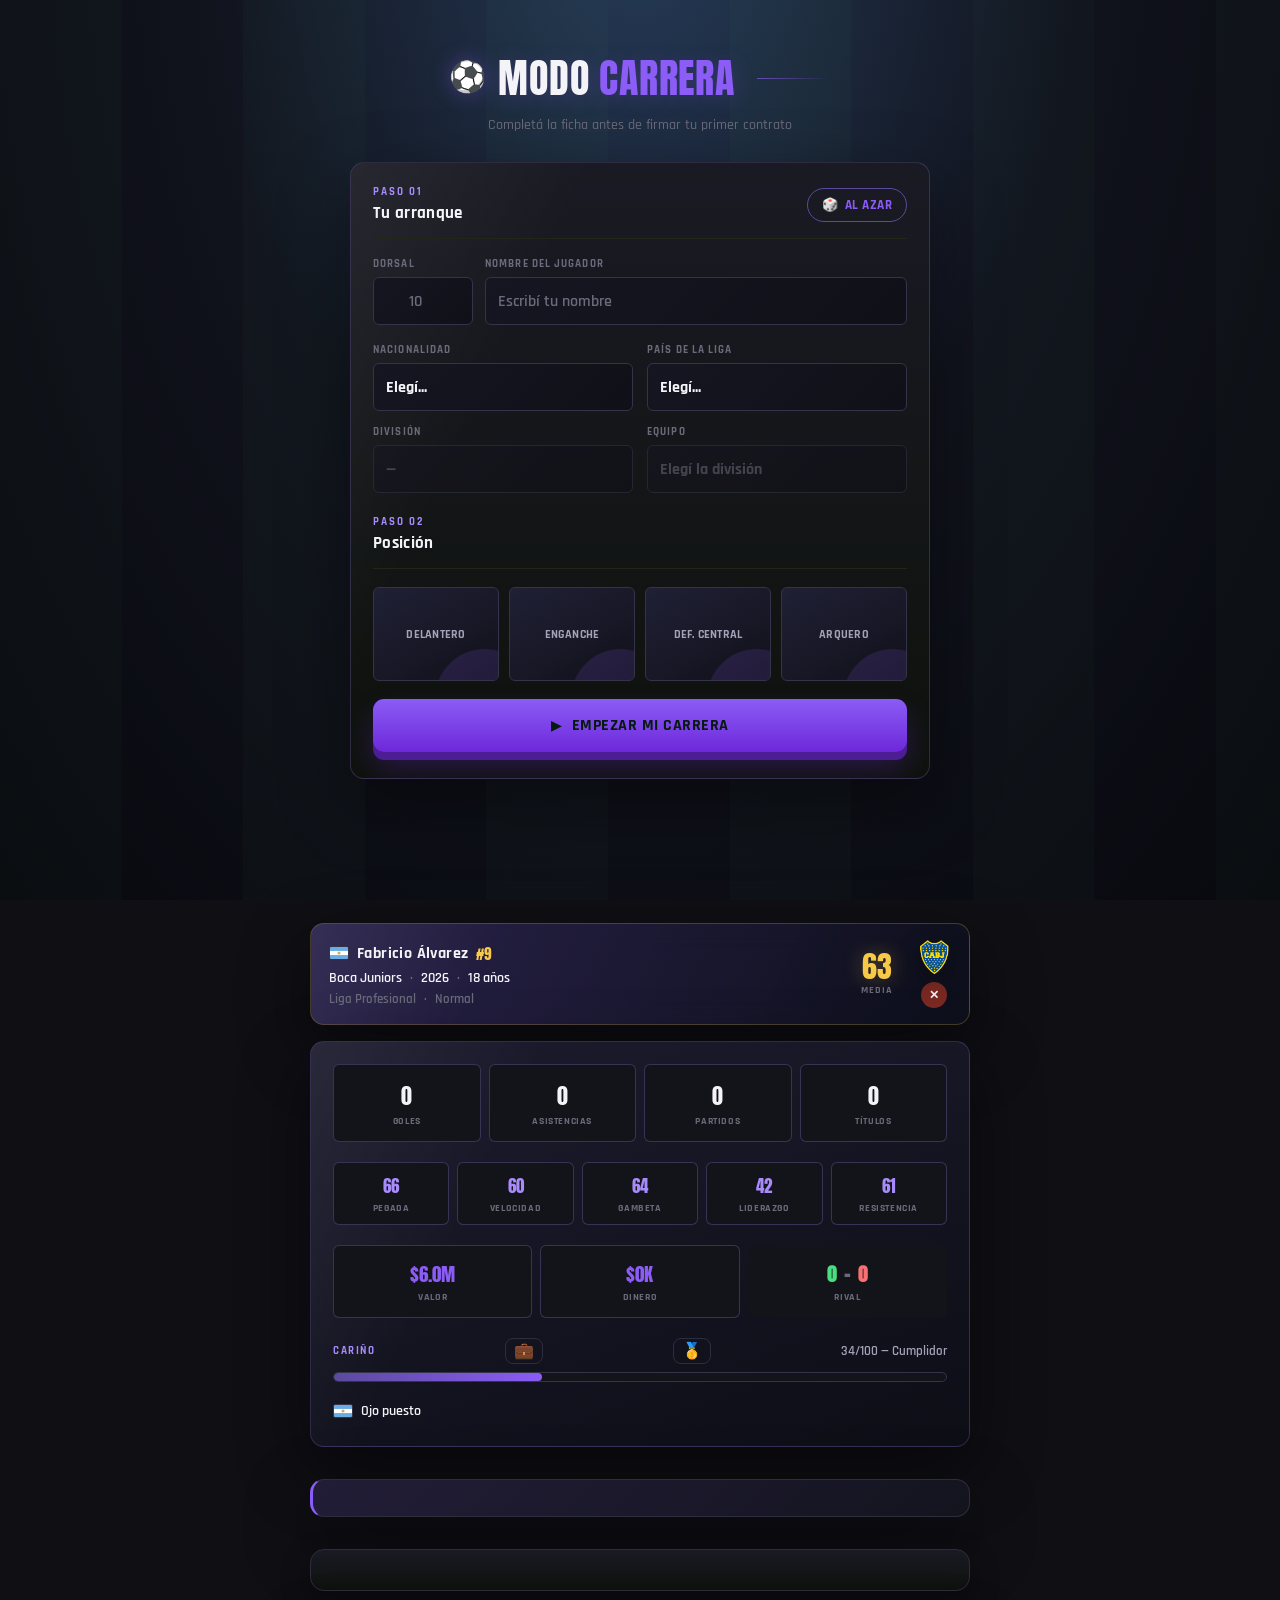
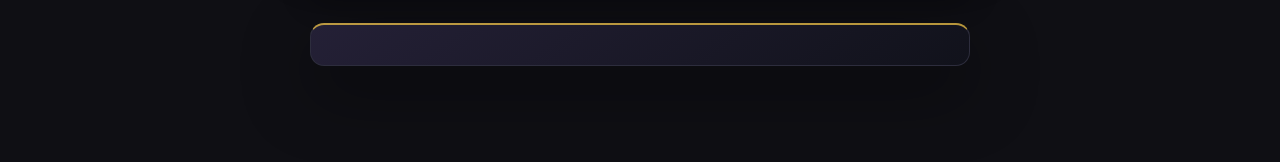
==== index.html @ 62fdb864 "Add files via upload" ====
<!DOCTYPE html>
<html lang="es">
<head>
<meta charset="UTF-8">
<meta name="viewport" content="width=device-width, initial-scale=1.0">
<title>Modo Carrera</title>
<link rel="preconnect" href="https://fonts.googleapis.com">
<link rel="preconnect" href="https://fonts.gstatic.com" crossorigin>
<link href="https://fonts.googleapis.com/css2?family=Anton&family=Rajdhani:wght@500;600;700&display=swap" rel="stylesheet">
<link rel="stylesheet" href="style.css">
</head>
<body>

<div class="fondo-cancha"></div>

<main class="pantalla" id="pantalla-menu">

  <header class="cabecera">
    <div class="cabecera__marca">
      <span class="cabecera__bola">⚽</span>
      <h1 class="cabecera__titulo">MODO <span>CARRERA</span></h1>
    </div>
    <p class="cabecera__sub">Completá la ficha antes de firmar tu primer contrato</p>
  </header>

  <form id="form-menu" class="tarjeta" novalidate>

    <div class="tarjeta__cabecera">
      <div>
        <span class="tarjeta__eyebrow">Paso 01</span>
        <h2 class="tarjeta__titulo">Tu arranque</h2>
      </div>
      <button type="button" class="boton-azar" id="boton-azar">
        <span class="boton-azar__icono">🎲</span> Al azar
      </button>
    </div>

    <!-- NOMBRE + DORSAL -->
    <div class="fila-nombre">
      <div class="campo campo--dorsal">
        <label for="input-dorsal">Dorsal</label>
        <input type="number" id="input-dorsal" name="dorsal" placeholder="10" min="1" max="99" required>
      </div>

      <div class="campo campo--nombre">
        <label for="input-nombre">Nombre del jugador</label>
        <input type="text" id="input-nombre" name="nombre" placeholder="Escribí tu nombre" maxlength="24" required>
      </div>
    </div>

    <!-- DESTINO -->
    <div class="modulo__grid">
      <div class="campo campo--pais">
        <label for="select-pais">Nacionalidad</label>
        <div class="campo-club__fila">
          <img id="preview-escudo-pais" class="preview-escudo" alt="" hidden>
          <select id="select-pais" name="pais" required>
            <option value="" disabled selected>Elegí...</option>
          </select>
        </div>
      </div>

      <div class="campo campo--pais">
        <label for="select-liga-pais">País de la liga</label>
        <div class="campo-club__fila">
          <img id="preview-escudo-liga-pais" class="preview-escudo" alt="" hidden>
          <select id="select-liga-pais" name="liga-pais" required>
            <option value="" disabled selected>Elegí...</option>
          </select>
        </div>
      </div>

      <div class="campo">
        <label for="select-division">División</label>
        <select id="select-division" name="division" required disabled>
          <option value="" disabled selected>—</option>
        </select>
      </div>

      <div class="campo campo--club">
        <label for="select-club">Equipo</label>
        <div class="campo-club__fila">
          <img id="preview-escudo" class="preview-escudo" alt="" hidden>
          <select id="select-club" name="club" required disabled>
            <option value="" disabled selected>Elegí la división</option>
          </select>
        </div>
      </div>
    </div>

    <!-- POSICIÓN -->
    <div class="tarjeta__cabecera tarjeta__cabecera--posicion">
      <div>
        <span class="tarjeta__eyebrow">Paso 02</span>
        <h2 class="tarjeta__titulo">Posición</h2>
      </div>
    </div>

    <div class="posiciones" id="grupo-posiciones" role="radiogroup" aria-label="Elegir posición">
      <button type="button" class="pos-card" data-posicion="delantero" data-dorsal-sugerido="9" role="radio" aria-checked="false">
        <span class="pos-card__nombre">Delantero</span>
      </button>

      <button type="button" class="pos-card" data-posicion="enganche" data-dorsal-sugerido="10" role="radio" aria-checked="false">
        <span class="pos-card__nombre">Enganche</span>
      </button>

      <button type="button" class="pos-card" data-posicion="central" data-dorsal-sugerido="4" role="radio" aria-checked="false">
        <span class="pos-card__nombre">Def. Central</span>
      </button>

      <button type="button" class="pos-card" data-posicion="arquero" data-dorsal-sugerido="1" role="radio" aria-checked="false">
        <span class="pos-card__nombre">Arquero</span>
      </button>
    </div>
    <input type="hidden" id="input-posicion" name="posicion" required>

    <p class="mensaje-error" id="mensaje-error" hidden></p>

    <button type="submit" class="boton-iniciar">
      <span class="boton-iniciar__icono">▶</span> Empezar mi carrera
    </button>

  </form>
</main>

<!-- ============================================
     PANTALLA DE JUEGO (HUD)
     Oculta por defecto. menu.js la muestra al enviar el formulario.
     ============================================ -->
<main class="pantalla pantalla--hud" id="pantalla-juego" hidden>

  <div class="tarjeta hud-cabecera">

    <div class="hud-cabecera__izquierda">
      <div class="hud-cabecera__fila hud-cabecera__fila--top">
        <img id="hud-bandera" class="hud-bandera" alt="">
        <span id="hud-nombre" class="hud-nombre">—</span>
        <span id="hud-promesa-badge" class="hud-promesa-badge" hidden title="Joven Promesa">🌟</span>
        <span id="hud-dorsal" class="hud-dorsal">#0</span>
      </div>
      <div class="hud-cabecera__fila">
        <span id="hud-club">—</span>
        <span class="hud-separador">·</span>
        <span id="hud-año">—</span>
        <span class="hud-separador">·</span>
        <span id="hud-edad">—</span>
      </div>
      <div class="hud-cabecera__fila hud-cabecera__fila--tenue">
        <span id="hud-liga">—</span>
        <span class="hud-separador">·</span>
        <span id="hud-forma">—</span>
      </div>
    </div>

    <div class="hud-cabecera__media">
      <span id="hud-media" class="hud-media__numero">0</span>
      <span class="hud-media__etiqueta">Media</span>
    </div>

    <div class="hud-cabecera__derecha">
      <img id="hud-escudo-club" class="hud-escudo-club" alt="Escudo del club" hidden>
      <button type="button" class="hud-boton-retiro" id="hud-boton-retiro" aria-label="Retirarse">
        ✕
      </button>
    </div>

  </div>

  <div class="tarjeta hud-panel">

    <div class="hud-burbujas hud-burbujas--superiores" id="hud-stats-superiores"></div>
    <div class="hud-burbujas hud-burbujas--atributos" id="hud-atributos"></div>
    <div class="hud-burbujas hud-burbujas--globales" id="hud-globales"></div>

    <div class="hud-cariño">
      <div class="hud-cariño__cabecera">
        <span class="hud-cariño__titulo">Cariño</span>
        <button type="button" class="hud-boton-maletin" id="hud-boton-maletin" title="Enviar a tu representante a buscar ofertas" aria-label="Buscar ofertas">💼</button>
        <button type="button" class="hud-boton-maletin" id="hud-boton-balon" title="Historial del Balón de Oro" aria-label="Ver historial del Balón de Oro">🥇</button>
        <span><span id="hud-cariño-numero">0</span>/100 — <span id="hud-cariño-etiqueta">—</span></span>
      </div>
      <div class="hud-cariño__pista">
        <div class="hud-cariño__barra" id="hud-cariño-barra"></div>
      </div>
    </div>

    <div class="hud-seleccion">
      <img id="hud-bandera-seleccion" class="hud-bandera" alt="">
      <span id="hud-estado-seleccion">—</span>
    </div>

  </div>

<!-- Contenedor de eventos (aparece debajo del HUD) -->
<div id="evento-container" class="evento-container" hidden></div>
<!-- Contenedor de competencias -->
<div id="competition-container" class="competition-container" hidden></div>
<!-- Contenedor de resumen anual -->
<div id="resumen-container" class="resumen-container" hidden></div>

</main>

<!-- MODAL DINERO -->
<div class="modal" id="modal-dinero" hidden>
  <div class="modal__tarjeta modal__tarjeta--dinero">
    <button type="button" class="modal__cerrar" id="dinero-cerrar" aria-label="Cerrar">✕</button>
    <span class="rival-modal__eyebrow">Ingresos</span>
    <h2 class="dinero__titulo">💰 Tus ingresos</h2>
    <div class="dinero__lista" id="dinero-lista"></div>
    <div class="dinero__total" id="dinero-total"></div>
  </div>
</div>

<!-- MODAL BALÓN DE ORO -->
<div class="modal" id="modal-balon-oro" hidden>
  <div class="modal__tarjeta modal__tarjeta--balon-oro">
    <button type="button" class="modal__cerrar" id="balon-oro-cerrar" aria-label="Cerrar">✕</button>
    <span class="rival-modal__eyebrow">Historial</span>
    <h2 class="balon-oro__titulo">🥇 Balón de Oro</h2>
    <div class="balon-oro__lista" id="balon-oro-lista"></div>
  </div>
</div>

<!-- MODAL RIVAL -->
<div class="modal" id="modal-rival" hidden>
  <div class="modal__tarjeta modal__tarjeta--rival">
    <button type="button" class="modal__cerrar" id="rival-cerrar" aria-label="Cerrar">✕</button>
    <span class="rival-modal__eyebrow">Tu rival</span>

    <div class="rival-modal__cabecera">
      <img id="rival-escudo" class="rival-modal__escudo" alt="" hidden>
      <div>
        <div class="rival-modal__nombre" id="rival-nombre">—</div>
        <div class="rival-modal__club" id="rival-club-rival">—</div>
      </div>
    </div>

    <div class="rival-modal__medias">
      <div class="rival-modal__media-item">
        <span class="rival-marcador__jugador" id="rival-media-jugador">0</span>
        <span class="rival-modal__media-etiqueta">Vos</span>
      </div>
      <span class="rival-modal__media-vs">VS</span>
      <div class="rival-modal__media-item">
        <span class="rival-marcador__rival" id="rival-media">0</span>
        <span class="rival-modal__media-etiqueta">Rival</span>
      </div>
    </div>

    <div class="rival-modal__marcador">
      <span class="rival-marcador__jugador" id="rival-marcador-jugador">0</span>
      <span class="rival-marcador__separador">-</span>
      <span class="rival-marcador__rival" id="rival-marcador-rival">0</span>
      <span class="rival-modal__combo" id="rival-combo-etiqueta">—</span>
    </div>

    <div class="rival-modal__detalle" id="rival-detalle"></div>

    <p class="rival-modal__nota">Vos jugás para <strong id="rival-club-jugador">—</strong>.</p>
  </div>
</div>

<!-- MODAL DE RETIRO -->
<div class="modal" id="modal-retiro" hidden>
  <div class="modal__tarjeta">
    <p class="modal__pregunta">¿Querés retirarte?</p>
    <div class="modal__botones">
      <button type="button" class="modal__boton modal__boton--secundario" id="retiro-cancelar">No, me la banco</button>
      <button type="button" class="modal__boton modal__boton--peligro" id="retiro-confirmar">Sí, quiero retirarme</button>
    </div>
  </div>
</div>

<!-- MODAL DE CARTAS -->
<div class="modal" id="modal-cartas" hidden>
  <div class="modal__tarjeta modal__tarjeta--cartas">
    <h2 class="modal__titulo">Elegí una carta para mejorar</h2>
    <div class="cartas__contenedor" id="contenedor-cartas"></div>
  </div>
</div>

<!-- MODAL JOVEN PROMESA -->
<div class="modal" id="modal-promesa" hidden>
  <div class="modal__tarjeta modal__tarjeta--promesa">
    <span class="promesa__estrella">🌟</span>
    <h2 class="promesa__titulo" id="promesa-titulo">Joven Promesa</h2>
    <p class="promesa__texto" id="promesa-texto"></p>
    <button type="button" class="modal__boton modal__boton--promesa" id="promesa-continuar">Empezar mi leyenda</button>
  </div>
</div>

<!-- CARTEL DE FIN DE CARRERA -->
<div class="modal" id="modal-final" hidden>
  <div class="modal__tarjeta modal__tarjeta--final">
    <img id="final-escudo" class="final-escudo" alt="" hidden>
    <h2 class="final-titulo" id="final-titulo">—</h2>
    <button type="button" class="boton-iniciar" id="final-ver-carrera">
      <span class="boton-iniciar__icono">📖</span> Ver mi Carrera
    </button>
  </div>
</div>

<!-- PANTALLA DE RESUMEN DE CARRERA -->
<main class="pantalla-resumen-final" id="pantalla-resumen-final" hidden>
  <div class="resumen-final__contenido">

    <div class="tarjeta resumen-final__hud">
      <img id="resumen-escudo-club" class="resumen-final__escudo" alt="" hidden>
      <div class="resumen-final__hud-texto">
        <div class="resumen-final__nombre">
          <span id="resumen-final-nombre">—</span>
          <span id="resumen-final-dorsal" class="hud-dorsal">#0</span>
        </div>
        <div class="resumen-final__titulo-carrera" id="resumen-final-titulo">—</div>
      </div>
    </div>

    <div class="tarjeta">
      <h3 class="resumen-final__seccion">Clubes</h3>
      <div id="resumen-final-clubes" class="resumen-final__lista"></div>
    </div>

    <div class="tarjeta">
      <h3 class="resumen-final__seccion">Selección</h3>
      <div id="resumen-final-seleccion" class="resumen-final__lista"></div>
    </div>

    <div class="tarjeta">
      <h3 class="resumen-final__seccion">Totales de carrera</h3>
      <div class="hud-burbujas hud-burbujas--globales" id="resumen-final-totales"></div>
      <div class="resumen-final__valor-max" id="resumen-final-valor-max"></div>
    </div>

    <div class="resumen-final__rival" id="resumen-final-rival">RIVAL</div>

    <div class="tarjeta resumen-final__puntos">
      <h3 class="resumen-final__seccion">Puntos de carrera</h3>
      <div class="resumen-final__puntos-numero" id="resumen-final-puntos-numero">0</div>
      <div class="resumen-final__puntos-detalle" id="resumen-final-puntos-detalle"></div>
    </div>

    <button type="button" class="boton-iniciar" id="resumen-final-otra-carrera">
      <span class="boton-iniciar__icono">🔄</span> Hacer otra carrera
    </button>

  </div>
</main>

<script src="data.js"></script>
<script src="JovenPromesa.js"></script>
<script src="rival.js"></script>
<script src="patrocinadores.js"></script>
<script src="clasificacionClubes.js"></script>
<script src="delantero.js"></script>
<script src="enganche.js"></script>
<script src="central.js"></script>
<script src="arquero.js"></script>
<script src="estado.js"></script>
<script src="cartas.js"></script>  
<script src="eventos.js"></script>
<script src="minijuegos.js"></script>
<script src="copasinternacionalesclubes.js"></script>
<script src="copasinternacionalesselecciones.js"></script>
<script src="PremiosIndividuales.js"></script>
<script src="menu.js"></script>
<script src="espana.js"></script>
<script src="premierLeague.js"></script>
<script src="serieA.js"></script>
<script src="bundesliga.js"></script>
<script src="ligue1.js"></script>
<script src="Argentina.js"></script>
<script src="Brasil.js"></script>
<script src="hud.js"></script>
<script src="traspasos.js"></script>
<script src="retiro.js"></script>
<script src="menufinal.js"></script>
</body>
</html>
---- style.css ----
/* ============================================
   TOKENS
   ============================================ */
:root {
  --negro: #0f0f14;            /* Azul/gris muy oscuro */
  --panel: #1a1a24;            /* Gris azulado oscuro */
  --panel-borde: #2d2d3d;      /* Borde azulado oscuro */
  --input-bg: #13131a;         /* Fondo de inputs */
  --input-borde: #33334a;      /* Borde de inputs */
  --verde-oscuro: #3b2f5e;     /* Azul violáceo oscuro */
  --verde-linea: #5b4a9e;      /* Azul violáceo medio */
  --verde-brillo: #8b5cf6;     /* Azul violáceo brillante (principal) */
  --verde-texto: #a78bfa;      /* Lavanda clara */
  --gris: #a3a3b8;             /* Gris claro */
  --gris-tenue: #6a6a7a;       /* Gris medio */
  --blanco: #f4f4f8;           /* Blanco azulado */
  --error: #ef6b6b;            /* Rojo suave */

  --fuente-display: "Anton", sans-serif;
  --fuente-cuerpo: "Rajdhani", sans-serif;

  --radio: 6px;
}

* { box-sizing: border-box; }

html, body {
  margin: 0;
  padding: 0;
  min-height: 100%;
  background: var(--negro);
  color: var(--blanco);
  font-family: var(--fuente-cuerpo);
}

.fondo-cancha {
  position: fixed;
  inset: 0;
  z-index: 0;
  background:
    repeating-linear-gradient(
      100deg,
      rgba(95, 217, 138, 0.02) 0px,
      rgba(95, 217, 138, 0.02) 140px,
      transparent 140px,
      transparent 280px
    ),
    radial-gradient(ellipse at 50% -10%, #14231a 0%, var(--negro) 55%);
  pointer-events: none;
}

.pantalla {
  position: relative;
  z-index: 1;
  max-width: 620px;
  margin: 0 auto;
  padding: 48px 20px 96px;
}

/* ============================================
   CABECERA / MARCA
   ============================================ */
.cabecera {
  text-align: center;
  margin-bottom: 28px;
}

.cabecera__marca {
  display: flex;
  align-items: center;
  justify-content: center;
  gap: 12px;
}

.cabecera__bola {
  font-size: 30px;
  filter: drop-shadow(0 0 10px rgba(139, 92, 246, 0.35));
}

.cabecera__titulo {
  font-family: var(--fuente-display);
  font-weight: 400;
  font-size: clamp(28px, 7vw, 40px);
  letter-spacing: 0.02em;
  margin: 0;
  color: var(--blanco);
}

.cabecera__titulo span {
  color: var(--verde-brillo);
}

.cabecera__sub {
  margin: 8px 0 0;
  color: var(--gris-tenue);
  font-size: 14px;
  font-weight: 500;
}

/* ============================================
   TARJETA PRINCIPAL (panel único)
   ============================================ */
.tarjeta {
  background: linear-gradient(180deg, var(--panel), #0e120c);
  border: 1px solid var(--panel-borde);
  border-radius: 14px;
  padding: 22px 22px 26px;
  box-shadow: 0 20px 50px rgba(0, 0, 0, 0.4);
  display: flex;
  flex-direction: column;
  gap: 18px;
}

.tarjeta__cabecera {
  display: flex;
  align-items: center;
  justify-content: space-between;
  padding-bottom: 14px;
  border-bottom: 1px solid #202718;
}

.tarjeta__cabecera--posicion {
  margin-top: 4px;
}

.tarjeta__eyebrow {
  display: block;
  font-size: 11px;
  font-weight: 700;
  letter-spacing: 0.18em;
  text-transform: uppercase;
  color: var(--verde-texto);
  margin-bottom: 3px;
}

.tarjeta__titulo {
  margin: 0;
  font-family: var(--fuente-cuerpo);
  font-weight: 700;
  font-size: 17px;
  letter-spacing: 0.02em;
  color: var(--blanco);
}

.boton-azar {
  display: flex;
  align-items: center;
  gap: 6px;
  background: transparent;
  border: 1px solid var(--verde-linea);
  color: var(--verde-brillo);
  font-family: var(--fuente-cuerpo);
  font-weight: 700;
  font-size: 12.5px;
  letter-spacing: 0.04em;
  text-transform: uppercase;
  padding: 8px 14px;
  border-radius: 999px;
  cursor: pointer;
  transition: background 0.15s ease, transform 0.1s ease;
}

.boton-azar:hover {
  background: rgba(95, 217, 138, 0.08);
  transform: translateY(-1px);
}

.boton-azar__icono {
  font-size: 13px;
}

/* ============================================
   CAMPOS DE FORMULARIO
   ============================================ */
.fila-nombre {
  display: grid;
  grid-template-columns: 100px 1fr;
  gap: 12px;
}

.modulo__grid {
  display: grid;
  grid-template-columns: repeat(2, 1fr);
  gap: 14px;
}

.campo {
  display: flex;
  flex-direction: column;
  gap: 6px;
}

.campo label {
  font-size: 11px;
  font-weight: 700;
  letter-spacing: 0.1em;
  text-transform: uppercase;
  color: var(--gris-tenue);
}

.campo input,
.campo select {
  background: var(--input-bg);
  border: 1px solid var(--input-borde);
  border-radius: var(--radio);
  color: var(--blanco);
  font-family: var(--fuente-cuerpo);
  font-weight: 700;
  font-size: 16px;
  padding: 12px 12px;
  outline: none;
  transition: border-color 0.15s ease, box-shadow 0.15s ease;
  appearance: none;
  -webkit-appearance: none;
}

.campo--dorsal input {
  text-align: center;
}

.campo-club__fila {
  display: flex;
  align-items: center;
  gap: 10px;
}

.campo-club__fila select {
  flex: 1;
  min-width: 0;
}

.preview-escudo {
  width: 40px;
  height: 40px;
  object-fit: contain;
  border-radius: 4px;
  background: var(--input-bg);
  border: 1px solid var(--input-borde);
  flex-shrink: 0;
  padding: 3px;
}

.campo select {
  background-image: linear-gradient(45deg, transparent 50%, var(--gris) 50%),
                     linear-gradient(135deg, var(--gris) 50%, transparent 50%);
  background-position: calc(100% - 18px) center, calc(100% - 13px) center;
  background-size: 5px 5px, 5px 5px;
  background-repeat: no-repeat;
  padding-right: 34px;
}

.campo input::placeholder {
  color: var(--gris-tenue);
  font-weight: 600;
}

.campo select optgroup {
  background: var(--input-bg);
  color: var(--verde-texto);
  font-weight: 700;
  font-style: normal;
}

.campo select option {
  background: var(--input-bg);
  color: var(--blanco);
  font-weight: 600;
}

.campo input:focus,
.campo select:focus {
  border-color: var(--verde-brillo);
  box-shadow: 0 0 0 3px rgba(139, 92, 246, 0.15);
}

.campo select:disabled,
.campo input:disabled {
  color: var(--gris-tenue);
  cursor: not-allowed;
  opacity: 0.55;
}

/* ============================================
   TARJETAS DE POSICIÓN
   ============================================ */
.posiciones {
  display: grid;
  grid-template-columns: repeat(4, 1fr);
  gap: 10px;
}

.pos-card {
  position: relative;
  background: linear-gradient(180deg, #151b11, var(--input-bg));
  border: 1px solid var(--input-borde);
  border-radius: var(--radio);
  padding: 20px 6px;
  display: flex;
  flex-direction: column;
  align-items: center;
  justify-content: center;
  gap: 2px;
  cursor: pointer;
  font-family: var(--fuente-cuerpo);
  transition: border-color 0.15s ease, transform 0.1s ease, box-shadow 0.15s ease;
}

.pos-card:hover {
  border-color: var(--verde-linea);
  transform: translateY(-2px);
}

.pos-card__nombre {
  font-weight: 700;
  font-size: 11.5px;
  letter-spacing: 0.02em;
  text-transform: uppercase;
  color: var(--gris);
  transition: color 0.15s ease;
}

.pos-card[aria-checked="true"] {
  border-color: var(--verde-brillo);
  box-shadow: inset 0 0 0 1px rgba(139, 92, 246, 0.3), 0 0 20px rgba(139, 92, 246, 0.12);
}

.pos-card[aria-checked="true"] .pos-card__nombre {
  color: var(--blanco);
}

.pos-card[aria-checked="true"]::after {
  content: "";
  position: absolute;
  top: 7px;
  right: 7px;
  width: 6px;
  height: 6px;
  border-radius: 50%;
  background: var(--verde-brillo);
  box-shadow: 0 0 6px var(--verde-brillo);
}

/* ============================================
   ERROR + BOTÓN FINAL
   ============================================ */
.mensaje-error {
  margin: 0;
  padding: 12px 14px;
  border: 1px solid #5e3129;
  background: #201413;
  color: var(--error);
  font-size: 13.5px;
  font-weight: 600;
  border-radius: var(--radio);
}

.boton-iniciar {
  display: flex;
  align-items: center;
  justify-content: center;
  gap: 10px;
  padding: 16px;
  background: linear-gradient(180deg, #8b5cf6, #6d28d9);
  color: #071a0f;
  border: none;
  border-radius: var(--radio);
  font-family: var(--fuente-cuerpo);
  font-weight: 700;
  font-size: 16px;
  letter-spacing: 0.03em;
  text-transform: uppercase;
  cursor: pointer;
  transition: transform 0.12s ease, box-shadow 0.12s ease, filter 0.12s ease;
}

.boton-iniciar:hover {
  filter: brightness(1.08);
  box-shadow: 0 8px 26px rgba(139, 92, 246, 0.3);
  transform: translateY(-1px);
}

.boton-iniciar:active {
  transform: translateY(0);
}

.boton-iniciar__icono {
  font-size: 13px;
}

/* ============================================
   RESPONSIVE (menú)
   ============================================ */
@media (max-width: 480px) {
  .modulo__grid {
    grid-template-columns: 1fr;
  }
  .fila-nombre {
    grid-template-columns: 80px 1fr;
  }
  .posiciones {
    grid-template-columns: repeat(2, 1fr);
  }
  .pantalla {
    padding: 32px 14px 72px;
  }
  .tarjeta {
    padding: 18px 16px 22px;
  }
}

/* Accesibilidad */
@media (prefers-reduced-motion: reduce) {
  * {
    transition: none !important;
  }
}

.pos-card:focus-visible,
.boton-iniciar:focus-visible,
.boton-azar:focus-visible {
  outline: 2px solid var(--verde-brillo);
  outline-offset: 2px;
}

/* ============================================
   HUD DE JUEGO
   ============================================ */

.pantalla--hud {
  max-width: 700px;
  display: flex;
  flex-direction: column;
  gap: 16px;
}

/* --- Cabecera del HUD --- */
.hud-cabecera {
  flex-direction: row;
  align-items: center;
  gap: 14px;
  padding: 16px 18px;
}

.hud-cabecera__izquierda {
  flex: 1;
  min-width: 0;
  display: flex;
  flex-direction: column;
  gap: 4px;
}

.hud-cabecera__fila {
  display: flex;
  align-items: center;
  gap: 8px;
  font-size: 14px;
  font-weight: 600;
  color: var(--blanco);
  white-space: nowrap;
  overflow: hidden;
  text-overflow: ellipsis;
}

.hud-cabecera__fila--top {
  font-size: 16px;
  font-weight: 700;
}

.hud-cabecera__fila--tenue {
  color: var(--gris-tenue);
  font-size: 12.5px;
}

.hud-separador {
  color: var(--gris-tenue);
}

.hud-nombre {
  overflow: hidden;
  text-overflow: ellipsis;
}

.hud-promesa-badge {
  flex-shrink: 0;
  font-size: 14px;
  filter: drop-shadow(0 0 6px rgba(247, 201, 72, 0.7));
  animation: destelloPromesa 2.4s ease-in-out infinite;
}

@keyframes destelloPromesa {
  0%, 100% { opacity: 0.75; transform: scale(1); }
  50% { opacity: 1; transform: scale(1.15); }
}

.hud-dorsal {
  color: var(--verde-brillo);
  font-family: var(--fuente-display);
  font-weight: 400;
  font-size: 15px;
  flex-shrink: 0;
}

.hud-bandera {
  width: 20px;
  height: 14px;
  object-fit: cover;
  border-radius: 2px;
  border: 1px solid var(--input-borde);
  flex-shrink: 0;
}

.hud-cabecera__media {
  display: flex;
  flex-direction: column;
  align-items: center;
  justify-content: center;
  flex-shrink: 0;
  padding: 0 10px;
}

.hud-media__numero {
  font-family: var(--fuente-display);
  font-weight: 400;
  font-size: 30px;
  color: var(--verde-brillo);
  line-height: 1;
}

.hud-media__etiqueta {
  font-size: 10px;
  font-weight: 700;
  letter-spacing: 0.1em;
  text-transform: uppercase;
  color: var(--gris-tenue);
  margin-top: 2px;
}

.hud-cabecera__derecha {
  display: flex;
  flex-direction: column;
  align-items: center;
  gap: 8px;
  flex-shrink: 0;
}

.hud-escudo-club {
  width: 34px;
  height: 34px;
  object-fit: contain;
}

.hud-boton-retiro {
  width: 26px;
  height: 26px;
  border-radius: 50%;
  border: none;
  background: #7a2a22;
  color: var(--blanco);
  font-size: 12px;
  font-weight: 700;
  line-height: 1;
  cursor: pointer;
  display: flex;
  align-items: center;
  justify-content: center;
  transition: background 0.15s ease, transform 0.1s ease;
}

.hud-boton-retiro:hover {
  background: #9c362a;
  transform: translateY(-1px);
}

/* --- Panel de burbujas --- */
.hud-panel {
  gap: 20px;
}

.hud-burbujas {
  display: grid;
  gap: 8px;
}

.hud-burbujas--superiores {
  grid-template-columns: repeat(4, 1fr);
}

.hud-burbujas--atributos {
  grid-template-columns: repeat(5, 1fr);
}

.hud-burbujas--globales {
  grid-template-columns: repeat(3, 1fr);
}

.burbuja {
  display: flex;
  flex-direction: column;
  align-items: center;
  justify-content: center;
  gap: 3px;
  background: var(--input-bg);
  border: 1px solid var(--input-borde);
  border-radius: var(--radio);
  text-align: center;
}

.burbuja--stat {
  padding: 14px 4px;
}

.burbuja--stat .burbuja__valor {
  font-family: var(--fuente-display);
  font-weight: 400;
  font-size: 22px;
  color: var(--blanco);
}

.burbuja--atributo {
  padding: 10px 4px;
}

.burbuja--atributo .burbuja__valor {
  font-family: var(--fuente-display);
  font-weight: 400;
  font-size: 17px;
  color: var(--verde-texto);
}

.burbuja--global {
  padding: 14px 4px;
  border-color: var(--verde-linea);
}

.burbuja--global .burbuja__valor {
  font-family: var(--fuente-display);
  font-weight: 400;
  font-size: 19px;
  color: var(--verde-brillo);
}

.burbuja__etiqueta {
  font-size: 10px;
  font-weight: 700;
  letter-spacing: 0.06em;
  text-transform: uppercase;
  color: var(--gris-tenue);
}

/* --- Barra de cariño --- */
.hud-cariño {
  display: flex;
  flex-direction: column;
  gap: 8px;
}

.hud-cariño__cabecera {
  display: flex;
  align-items: baseline;
  justify-content: space-between;
  font-size: 12.5px;
  font-weight: 600;
  color: var(--gris);
}

.hud-cariño__titulo {
  font-size: 11px;
  font-weight: 700;
  letter-spacing: 0.14em;
  text-transform: uppercase;
  color: var(--verde-texto);
}

.hud-cariño__pista {
  height: 10px;
  border-radius: 999px;
  background: var(--input-bg);
  border: 1px solid var(--input-borde);
  overflow: hidden;
}

.hud-cariño__barra {
  height: 100%;
  width: 0%;
  background: linear-gradient(90deg, var(--verde-linea), var(--verde-brillo));
  border-radius: 999px;
  transition: width 0.25s ease;
}

/* --- Selección nacional --- */
.hud-seleccion {
  display: flex;
  align-items: center;
  gap: 8px;
  font-size: 13.5px;
  font-weight: 600;
  color: var(--blanco);
}

/* ============================================
   MODAL DE RETIRO
   ============================================ */
.modal {
  position: fixed;
  inset: 0;
  z-index: 10;
  display: flex;
  align-items: center;
  justify-content: center;
  background: rgba(4, 6, 4, 0.72);
  padding: 20px;
}

/* El "display: flex" de arriba le gana por defecto al atributo
   [hidden] del navegador (el CSS del autor siempre pisa la hoja de
   estilos interna del navegador). Esta regla lo hace explícito para
   que el modal SÍ se oculte cuando tiene el atributo hidden. */
.modal[hidden] {
  display: none;
}

.modal__tarjeta {
  background: linear-gradient(180deg, var(--panel), #0e120c);
  border: 1px solid var(--panel-borde);
  border-radius: 14px;
  padding: 24px 22px;
  max-width: 340px;
  width: 100%;
  box-shadow: 0 20px 50px rgba(0, 0, 0, 0.5);
  display: flex;
  flex-direction: column;
  gap: 18px;
}

.modal__pregunta {
  margin: 0;
  text-align: center;
  font-size: 17px;
  font-weight: 700;
  color: var(--blanco);
}

.modal__botones {
  display: flex;
  flex-direction: column;
  gap: 10px;
}

.modal__boton {
  padding: 13px;
  border-radius: var(--radio);
  border: none;
  font-family: var(--fuente-cuerpo);
  font-weight: 700;
  font-size: 14.5px;
  letter-spacing: 0.02em;
  cursor: pointer;
  transition: filter 0.12s ease, transform 0.1s ease;
}

.modal__boton:hover {
  filter: brightness(1.1);
  transform: translateY(-1px);
}

.modal__boton--secundario {
  background: var(--input-bg);
  border: 1px solid var(--input-borde);
  color: var(--blanco);
}

.modal__boton--peligro {
  background: linear-gradient(180deg, #b5493a, #8f3527);
  color: var(--blanco);
}

/* ============================================
   RESPONSIVE (HUD)
   ============================================ */
@media (max-width: 480px) {
  .hud-cabecera {
    padding: 14px;
    gap: 10px;
  }
  .hud-cabecera__fila {
    font-size: 12.5px;
  }
  .hud-cabecera__fila--top {
    font-size: 14px;
  }
  .hud-media__numero {
    font-size: 24px;
  }
  .hud-burbujas--superiores {
    grid-template-columns: repeat(2, 1fr);
  }
  .hud-burbujas--atributos {
    grid-template-columns: repeat(3, 1fr);
  }
  .hud-burbujas--globales {
    grid-template-columns: 1fr;
  }
}

/* ============================================
   CARTAS
   ============================================ */
.modal__tarjeta--cartas {
  max-width: 620px;
  width: 100%;
}

.modal__titulo {
  text-align: center;
  font-size: 22px;
  margin-bottom: 20px;
  color: var(--blanco);
}

.cartas__contenedor {
  display: flex;
  gap: 14px;
  justify-content: center;
  flex-wrap: wrap;
}

.carta {
  width: 180px;
  padding: 16px 12px;
  border-radius: 12px;
  background: var(--input-bg);
  border: 2px solid var(--input-borde);
  cursor: pointer;
  transition: transform 0.15s ease, border-color 0.15s ease;
  text-align: center;
}

.carta:hover {
  transform: translateY(-4px);
}

.carta__etiqueta {
  font-size: 10px;
  font-weight: 700;
  text-transform: uppercase;
  letter-spacing: 0.1em;
  margin-bottom: 10px;
  color: var(--gris);
  border-bottom: 1px solid var(--input-borde);
  padding-bottom: 6px;
}

.carta__nombre {
  font-size: 16px;
  font-weight: 700;
  margin: 8px 0;
  color: var(--blanco);
}

.carta__desc {
  font-size: 13px;
  color: var(--gris);
  line-height: 1.4;
  margin: 0 0 10px;
}

.carta__stats {
  font-size: 13px;
  font-weight: 700;
  color: var(--verde-brillo);
}

/* Rarezas */
.carta--comun { border-color: var(--input-borde); background: #1a2e24; }
.carta--comun .carta__etiqueta { color: #9aa196; }

.carta--rara { border-color: #9aa196; background: #2a2f2a; }
.carta--rara .carta__etiqueta { color: #9aa196; }

.carta--dorada { border-color: #f5c542; background: #3a2f12; }
.carta--dorada .carta__etiqueta { color: #f5c542; }

.carta--leyenda { border-color: #a855f7; background: #2a1a3a; }
.carta--leyenda .carta__etiqueta { color: #a855f7; }

/* Responsive */
@media (max-width: 480px) {
  .cartas__contenedor {
    flex-direction: column;
    align-items: center;
  }
  .carta {
    width: 100%;
    max-width: 260px;
  }
}

/* MODAL DE EVENTOS */
.modal__tarjeta--evento {
  max-width: 420px;
  gap: 14px;
}

/* ============================================
   MODAL JOVEN PROMESA
   ============================================ */
.modal__tarjeta--promesa {
  max-width: 380px;
  align-items: center;
  text-align: center;
  border: 1px solid #f5c542;
  background: linear-gradient(180deg, #2a2308, #14170e);
  box-shadow: 0 0 0 1px rgba(245, 197, 66, 0.15), 0 20px 60px rgba(245, 197, 66, 0.12);
}

.promesa__estrella {
  font-size: 34px;
  filter: drop-shadow(0 0 12px rgba(245, 197, 66, 0.6));
}

.promesa__titulo {
  margin: 0;
  font-size: 21px;
  font-weight: 700;
  color: #f5c542;
  letter-spacing: 0.01em;
}

.promesa__texto {
  margin: 0;
  font-size: 14px;
  line-height: 1.55;
  color: var(--gris);
}

/* ============================================
   CARTEL DE FIN DE CARRERA
   ============================================ */
.modal__tarjeta--final {
  max-width: 340px;
  align-items: center;
  text-align: center;
}

.final-escudo {
  width: 72px;
  height: 72px;
  object-fit: contain;
}

.final-titulo {
  margin: 0;
  font-family: var(--fuente-display);
  font-size: 24px;
  font-weight: 400;
  color: var(--dorado, #f7c948);
  letter-spacing: 0.01em;
}

/* ============================================
   PANTALLA DE RESUMEN DE CARRERA
   ============================================ */
.pantalla-resumen-final {
  position: fixed;
  inset: 0;
  z-index: 12;
  overflow-y: auto;
  background: var(--negro);
}

.pantalla-resumen-final[hidden] {
  display: none;
}

.resumen-final__contenido {
  max-width: 620px;
  margin: 0 auto;
  padding: 32px 16px 64px;
  display: flex;
  flex-direction: column;
  gap: 16px;
}

.resumen-final__hud {
  display: flex;
  align-items: center;
  gap: 14px;
}

.resumen-final__escudo {
  width: 52px;
  height: 52px;
  object-fit: contain;
  flex-shrink: 0;
}

.resumen-final__nombre {
  display: flex;
  align-items: baseline;
  gap: 8px;
  font-size: 18px;
  font-weight: 700;
  color: var(--blanco);
}

.resumen-final__titulo-carrera {
  margin-top: 2px;
  font-size: 14px;
  font-weight: 700;
  color: var(--dorado, #f7c948);
}

.resumen-final__seccion {
  margin: 0 0 12px;
  font-size: 13px;
  font-weight: 700;
  text-transform: uppercase;
  letter-spacing: 0.1em;
  color: var(--gris);
}

.resumen-final__lista {
  display: flex;
  flex-direction: column;
  gap: 10px;
}

.resumen-final__club-fila {
  display: flex;
  align-items: center;
  gap: 12px;
  padding: 10px;
  border: 1px solid var(--input-borde);
  border-radius: var(--radio);
  background: var(--input-bg);
}

.resumen-final__club-escudo {
  width: 36px;
  height: 36px;
  object-fit: contain;
  flex-shrink: 0;
}

.resumen-final__club-info {
  flex: 1;
  min-width: 0;
}

.resumen-final__club-nombre {
  font-size: 14px;
  font-weight: 700;
  color: var(--blanco);
}

.resumen-final__club-cariño {
  font-size: 12.5px;
  color: var(--verde-brillo);
  font-weight: 600;
}

.resumen-final__club-titulos {
  margin-top: 4px;
  font-size: 11.5px;
  color: var(--dorado, #f7c948);
  line-height: 1.5;
}

.resumen-final__club-stats {
  flex-shrink: 0;
  text-align: right;
  font-size: 13px;
  font-weight: 700;
  color: var(--gris);
  white-space: nowrap;
}

.resumen-final__vacio,
.resumen-final__vacio-nota {
  margin: 0;
  font-size: 12.5px;
  color: var(--gris-tenue);
  line-height: 1.5;
}

.resumen-final__valor-max {
  margin-top: 12px;
  padding: 16px;
  border-radius: var(--radio);
  background: linear-gradient(180deg, #142219, var(--input-bg));
  border: 1px solid var(--verde-linea);
  text-align: center;
}

.resumen-final__valor-max-numero {
  display: block;
  font-family: var(--fuente-display);
  font-size: 26px;
  color: var(--verde-brillo);
}

.resumen-final__valor-max-etiqueta {
  display: block;
  font-size: 11px;
  text-transform: uppercase;
  letter-spacing: 0.1em;
  color: var(--gris);
  margin-top: 2px;
}

.resumen-final__rival {
  padding: 28px;
  text-align: center;
  border: 1px dashed var(--input-borde);
  border-radius: var(--radio);
  color: var(--gris-tenue);
  font-family: var(--fuente-display);
  font-size: 18px;
  letter-spacing: 0.12em;
}

.resumen-final__puntos {
  text-align: center;
  border: 1px solid var(--dorado, #f7c948);
  background: linear-gradient(180deg, #2a2308, #14170e);
}

.resumen-final__puntos-numero {
  font-family: var(--fuente-display);
  font-size: 34px;
  color: var(--dorado, #f7c948);
  margin-bottom: 10px;
}

.resumen-final__puntos-detalle {
  display: flex;
  flex-direction: column;
  gap: 6px;
  text-align: left;
}

.resumen-final__puntos-fila {
  display: flex;
  justify-content: space-between;
  gap: 10px;
  font-size: 12.5px;
  color: var(--gris);
  border-bottom: 1px solid var(--input-borde);
  padding-bottom: 6px;
}

.resumen-final__puntos-fila span:last-child {
  color: var(--dorado, #f7c948);
  font-weight: 700;
  white-space: nowrap;
}

@media (max-width: 480px) {
  .resumen-final__club-fila {
    flex-wrap: wrap;
  }
  .resumen-final__club-stats {
    width: 100%;
    text-align: left;
    margin-top: 4px;
  }
}

.modal__boton--promesa {
  background: linear-gradient(180deg, #f5c542, #d4a72c);
  color: #1a1400;
  font-weight: 700;
  margin-top: 4px;
}

.modal__pregunta {
  text-align: left;
  font-size: 15px;
  font-weight: 500;
  line-height: 1.5;
  color: var(--gris);
}

.modal__botones {
  margin-top: 10px;
}

/* ============================================
   EVENTO INLINE (no modal)
   ============================================ */
.evento-container {
  background: linear-gradient(180deg, var(--panel), #0e120c);
  border: 1px solid var(--panel-borde);
  border-radius: 14px;
  padding: 18px 20px;
  margin-top: 16px; /* Espacio entre HUD y evento */
  box-shadow: 0 10px 30px rgba(0,0,0,0.3);
  display: flex;
  flex-direction: column;
  gap: 12px;
}

.evento-titulo {
  font-size: 18px;
  font-weight: 700;
  color: var(--blanco);
  margin: 0;
}

.evento-descripcion {
  font-size: 15px;
  color: var(--gris);
  line-height: 1.5;
  margin: 0;
}

.evento-opciones {
  display: flex;
  flex-direction: column;
  gap: 8px;
}

.evento-opcion {
  padding: 12px;
  border-radius: var(--radio);
  border: 1px solid var(--input-borde);
  background: var(--input-bg);
  color: var(--blanco);
  font-family: var(--fuente-cuerpo);
  font-weight: 600;
  text-align: left;
  cursor: pointer;
  transition: background 0.15s ease, border-color 0.15s ease;
}

.evento-opcion:hover {
  background: #2a2a3a;
  border-color: var(--verde-brillo);
}

/* ============================================
   RESUMEN ANUAL
   ============================================ */
.resumen-container {
  background: linear-gradient(180deg, var(--panel), #0e120c);
  border: 1px solid var(--panel-borde);
  border-radius: 14px;
  padding: 20px;
  margin-top: 16px;
  box-shadow: 0 10px 30px rgba(0,0,0,0.3);
  display: flex;
  flex-direction: column;
  gap: 12px;
}

.resumen-header {
  display: flex;
  justify-content: space-between;
  align-items: center;
  border-bottom: 1px solid var(--panel-borde);
  padding-bottom: 8px;
}

.resumen-titulo {
  font-size: 20px;
  font-weight: 700;
  color: var(--blanco);
}

.resumen-año {
  font-size: 14px;
  color: var(--gris-tenue);
}

.resumen-texto-titulo {
  font-size: 17px;
  font-weight: 700;
  color: var(--verde-texto);
  margin: 8px 0 4px;
}

.resumen-texto {
  font-size: 14px;
  color: var(--gris);
  line-height: 1.5;
}

.resumen-club {
  display: flex;
  align-items: center;
  gap: 10px;
  padding: 10px 0;
  border-top: 1px solid var(--panel-borde);
  border-bottom: 1px solid var(--panel-borde);
}

.resumen-club img {
  width: 40px;
  height: 40px;
  object-fit: contain;
}

.resumen-club-nombre {
  font-size: 16px;
  font-weight: 700;
}

.resumen-club-pos {
  font-size: 13px;
  color: var(--gris-tenue);
}

.resumen-stats {
  display: grid;
  grid-template-columns: repeat(5, 1fr);
  gap: 8px;
  margin: 10px 0;
}

.resumen-stat {
  display: flex;
  flex-direction: column;
  align-items: center;
  padding: 8px;
  background: var(--input-bg);
  border: 1px solid var(--input-borde);
  border-radius: var(--radio);
}

.resumen-stat-valor {
  font-size: 20px;
  font-weight: 700;
  color: var(--blanco);
}

.resumen-stat-label {
  font-size: 11px;
  color: var(--gris-tenue);
  text-transform: uppercase;
}

.resumen-decisiones {
  background: #1a1a24;
  border-radius: var(--radio);
  padding: 10px;
  font-size: 14px;
  color: var(--gris);
  line-height: 1.5;
}

.resumen-boton {
  padding: 14px;
  background: linear-gradient(180deg, #8b5cf6, #6d28d9);
  color: var(--blanco);
  border: none;
  border-radius: var(--radio);
  font-size: 16px;
  font-weight: 700;
  cursor: pointer;
  transition: filter 0.2s;
}

.resumen-boton:hover {
  filter: brightness(1.1);
}

/* ============================================
   COMPETICIONES / MINIJUEGOS
   ============================================ */
.competition-container {
  background: linear-gradient(180deg, var(--panel), #0e120c);
  border: 1px solid var(--panel-borde);
  border-radius: 14px;
  padding: 20px;
  margin-top: 16px;
  box-shadow: 0 10px 30px rgba(0,0,0,0.3);
  display: flex;
  flex-direction: column;
  gap: 12px;
}

.competition-card {
  text-align: center;
  padding: 20px;
}

.competition-card.campeon {
  background: linear-gradient(135deg, #1a1a1a, #2d2d2d); /* Gris oscuro */
  border: 3px solid #ffd700; /* Borde dorado */
  color: #f5c542; /* Letras doradas */
  border-radius: 12px;
  text-shadow: 0 2px 4px rgba(0,0,0,0.8); /* Sombra para que resalte */
}
.competition-card.campeon h2 {
  font-size: 28px;
  margin: 10px 0;
  color: #ffd700; /* Título dorado */
}
.competition-card.campeon img {
  width: 80px;
  height: 80px;
  object-fit: contain;
  margin: 10px auto;
  filter: drop-shadow(0 0 10px rgba(255,215,0,0.7)); /* Brillo dorado al trofeo */
}

.competition-card.subcampeon {
  background: linear-gradient(135deg, #b0b0b0, #808080);
  border: 2px solid #aaa;
  color: #1a1a1a;
}

.minijuego-botones {
  display: flex;
  gap: 10px;
  justify-content: center;
  margin-top: 15px;
}

.opcion-penal {
  padding: 12px 20px;
  background: var(--verde-brillo);
  border: none;
  border-radius: 8px;
  font-weight: 700;
  cursor: pointer;
}

.memoria-grid {
  display: grid;
  grid-template-columns: repeat(5, 1fr);
  gap: 10px;
  margin: 15px auto;
  max-width: 300px;
}

.memoria-punto {
  height: 40px;
  background: var(--input-bg);
  border: 1px solid var(--input-borde);
  border-radius: 8px;
}

.memoria-punto.iluminado {
  background: var(--verde-brillo);
}

.memoria-punto.activo {
  cursor: pointer;
}

.qte-area {
  margin: 15px auto;
}

.qte-boton {
  padding: 20px 30px;
  background: #ff4444;
  color: white;
  font-size: 24px;
  font-weight: bold;
  border: none;
  border-radius: 10px;
  cursor: pointer;
}

.boton-continuar, .boton-jugar-minijuego {
  padding: 12px 20px;
  background: var(--verde-brillo);
  border: none;
  border-radius: 8px;
  font-weight: 700;
  cursor: pointer;
  margin-top: 15px;
}

/* ============================================
   CABECERA DE MINIJUEGO (marcador)
   ============================================ */
.minijuego-marcador {
  display: flex;
  justify-content: space-between;
  align-items: center;
  background: linear-gradient(180deg, #1e2a1e, #101a10);
  border: 1px solid var(--verde-linea);
  border-radius: 10px;
  padding: 12px;
  margin-bottom: 16px;
}

.minijuego-marcador .equipo {
  display: flex;
  align-items: center;
  gap: 8px;
  font-weight: bold;
  color: var(--blanco);
}

.minijuego-marcador .equipo img {
  width: 30px;
  height: 30px;
  object-fit: contain;
}

.minijuego-marcador .en-vivo {
  color: #ff4d4d;
  font-size: 13px;
  font-weight: bold;
  letter-spacing: 1px;
}

/* ============================================
   MEJORAS PARA EL MINIJUEGO DE PENAL
   ============================================ */
.arco {
  position: relative;
  width: 100%;
  height: 140px;
  background: #1a3a2a;
  border-radius: 0 0 20px 20px;
  margin-bottom: 20px;
  display: flex;
  align-items: center;
  justify-content: center;
}

.arco .travesaño {
  position: absolute;
  top: 0;
  left: 20%;
  right: 20%;
  height: 8px;
  background: #fff;
  border-radius: 5px;
}

.arco .poste {
  position: absolute;
  width: 8px;
  height: 100%;
  background: #fff;
}

.arco .poste-izq {
  left: 20%;
}

.arco .poste-der {
  right: 20%;
}

.arco .red {
  position: absolute;
  top: 5px;
  left: 20%;
  right: 20%;
  bottom: 0;
  background: repeating-linear-gradient(
    45deg,
    rgba(255,255,255,0.2) 0px,
    rgba(255,255,255,0.2) 5px,
    transparent 5px,
    transparent 10px
  );
  border-radius: 0 0 15px 15px;
}

.arco .pelota {
  font-size: 40px;
  z-index: 10;
  filter: drop-shadow(0 0 8px rgba(0,0,0,0.5));
}

.opcion-penal {
  padding: 12px 20px;
  background: var(--verde-brillo);
  border: none;
  border-radius: 8px;
  font-weight: 700;
  cursor: pointer;
  transition: transform 0.1s;
}

.opcion-penal:hover {
  transform: scale(1.05);
}

/* ============================================
   MEJORAS PARA EL MINIJUEGO DE QTE
   ============================================ */
.boton-iniciar-qte {
  padding: 15px 30px;
  background: var(--verde-brillo);
  border: none;
  border-radius: 10px;
  font-size: 18px;
  font-weight: bold;
  cursor: pointer;
  margin: 15px 0;
}

.qte-aviso {
  color: var(--blanco);
  font-weight: bold;
  font-size: 16px;
  margin-bottom: 10px;
}

.qte-boton {
  padding: 20px 30px;
  background: #ff4444;
  color: white;
  font-size: 24px;
  font-weight: bold;
  border: none;
  border-radius: 10px;
  cursor: pointer;
  box-shadow: 0 4px 15px rgba(255,68,68,0.4);
  animation: pulse 0.5s infinite alternate;
}

@keyframes pulse {
  from { transform: scale(0.95); }
  to { transform: scale(1.05); }
}

/* Tiro Libre y Penal Reflejos (Barra de potencia) */
.power-bar-track {
  position: relative;
  width: 100%;
  height: 30px;
  background: #222;
  border-radius: 15px;
  border: 2px solid #444;
  margin: 20px auto;
  overflow: hidden;
}
.power-bar-track.horizontal {
  height: 20px;
}
.power-zone {
  position: absolute;
  top: 0;
  height: 100%;
  background: rgba(0, 255, 100, 0.4);
  border-radius: 15px;
}
.power-indicator {
  position: absolute;
  top: 0;
  width: 4px;
  height: 100%;
  background: white;
  box-shadow: 0 0 8px white;
  left: 50%;
}

/* Anticipo Aéreo */
.aerial-container {
  position: relative;
  width: 200px;
  height: 200px;
  margin: 20px auto;
  display: flex;
  justify-content: center;
  align-items: center;
}
.aerial-inner-circle {
  position: absolute;
  width: 25%;
  height: 25%;
  background: rgba(139, 92, 246, 0.3);
  border: 2px solid #a78bfa;
  border-radius: 50%;
  z-index: 2;
}
.aerial-outer-circle {
  position: absolute;
  width: 100%;
  height: 100%;
  background: transparent;
  border: 3px dashed #ffd700;
  border-radius: 50%;
  cursor: pointer;
  z-index: 1;
}

.qte-area {
  position: relative;
  min-height: 200px;
  background: #1a1a24;
  border-radius: 8px;
  margin-top: 10px;
}

.memoria-grid {
  display: grid;
  grid-template-columns: repeat(5, 1fr);
  gap: 8px;
  margin: 15px auto;
  max-width: 400px;
}

.libertadores-grid {
  display: grid;
  grid-template-columns: repeat(5, 1fr);
  gap: 8px;
  margin: 20px auto;
  max-width: 500px;
}
.libertadores-grid .memoria-punto {
  height: 40px;
}
.libertadores-grid .memoria-punto:nth-child(5n + 1) { --color-memoria: #ff4d7d; }
.libertadores-grid .memoria-punto:nth-child(5n + 2) { --color-memoria: #22d3ee; }
.libertadores-grid .memoria-punto:nth-child(5n + 3) { --color-memoria: #facc15; }
.libertadores-grid .memoria-punto:nth-child(5n + 4) { --color-memoria: #a78bfa; }
.libertadores-grid .memoria-punto:nth-child(5n) { --color-memoria: #4ade80; }
.libertadores-grid .memoria-punto { border-color: color-mix(in srgb, var(--color-memoria) 55%, #ffffff); background: linear-gradient(145deg, color-mix(in srgb, var(--color-memoria) 24%, #151522), #151522); }
.libertadores-grid .memoria-punto.iluminado { background: var(--color-memoria); border-color: #fff; box-shadow: 0 0 22px var(--color-memoria); }

.barra-qte {
  width: 100%;
  height: 20px;
  background: #222;
  border-radius: 10px;
  margin: 10px 0;
  overflow: hidden;
}
.barra-progreso {
  height: 100%;
  background: #ff4444;
  width: 0%;
  transition: width 0.2s;
}
/* ============================================
   MEJORAS VISUALES GENERALES DE MINIJUEGOS
   (agregado sin tocar el HTML/JS existente)
   ============================================ */

.competition-container .competition-card {
  background: linear-gradient(160deg, rgba(255,255,255,0.03), rgba(0,0,0,0.15));
  border: 1px solid var(--panel-borde);
  border-radius: 14px;
}

.competition-card h3 {
  font-size: 20px;
  letter-spacing: 0.3px;
  margin-bottom: 6px;
  color: var(--blanco);
  text-shadow: 0 2px 6px rgba(0,0,0,0.4);
}

.competition-card p {
  color: var(--gris-texto, #9aa0a6);
  margin-bottom: 12px;
}

/* Marcador / cabecera "en vivo" */
.minijuego-marcador {
  box-shadow: 0 6px 18px rgba(0,0,0,0.35);
}

.minijuego-marcador .en-vivo {
  display: inline-flex;
  align-items: center;
  gap: 6px;
}

.minijuego-marcador .en-vivo::before {
  content: "";
  width: 8px;
  height: 8px;
  border-radius: 50%;
  background: #ff4d4d;
  box-shadow: 0 0 8px #ff4d4d;
  animation: pulso-vivo 1s infinite ease-in-out;
}

@keyframes pulso-vivo {
  0%, 100% { opacity: 1; transform: scale(1); }
  50% { opacity: 0.4; transform: scale(0.7); }
}

/* Botones de decisión / acción, look consistente y con más peso */
.opcion-penal,
.boton-iniciar-qte,
.boton-continuar,
.boton-jugar-minijuego,
.qte-boton-internacional {
  background: linear-gradient(180deg, var(--verde-brillo), #4c9a2a);
  border: none;
  border-radius: 10px;
  font-weight: 700;
  letter-spacing: 0.3px;
  cursor: pointer;
  box-shadow: 0 6px 16px rgba(76, 154, 42, 0.35), inset 0 1px 0 rgba(255,255,255,0.25);
  transition: transform 0.12s ease, box-shadow 0.12s ease, filter 0.12s ease;
}

.opcion-penal:hover,
.boton-iniciar-qte:hover,
.boton-continuar:hover,
.boton-jugar-minijuego:hover {
  transform: translateY(-2px) scale(1.03);
  filter: brightness(1.08);
  box-shadow: 0 10px 22px rgba(76, 154, 42, 0.45), inset 0 1px 0 rgba(255,255,255,0.3);
}

.opcion-penal:active,
.boton-iniciar-qte:active,
.boton-continuar:active,
.boton-jugar-minijuego:active {
  transform: translateY(0) scale(0.98);
}

.qte-boton-internacional {
  border-radius: 50%;
  transition: transform 0.1s ease, filter 0.1s ease;
}
.qte-boton-internacional:hover {
  transform: scale(1.1);
  filter: brightness(1.15);
}

/* Botón QTE clásico (Slalom) más vivo */
.qte-boton {
  box-shadow: 0 4px 20px rgba(255,68,68,0.55), inset 0 1px 0 rgba(255,255,255,0.3);
}

/* Puntos de memoria (secuencias) más pulidos */
.memoria-punto {
  border-radius: 10px;
  transition: background 0.15s ease, transform 0.1s ease, box-shadow 0.15s ease;
}

.memoria-punto.activo {
  border-color: var(--verde-linea);
}

.memoria-punto.activo:hover {
  transform: scale(1.08);
}

.memoria-punto.iluminado {
  box-shadow: 0 0 14px var(--verde-brillo);
  transform: scale(1.05);
}

.memoria-punto.usado {
  opacity: 0.55;
}

/* Cartas de memoria (Sudamericana) */
.carta-pareja {
  transition: transform 0.15s ease, background 0.2s ease, box-shadow 0.15s ease !important;
  box-shadow: 0 4px 10px rgba(0,0,0,0.3);
}
.carta-pareja:hover {
  transform: translateY(-3px) scale(1.04);
}
.carta-pareja.revelada {
  box-shadow: 0 0 12px var(--verde-brillo);
}

/* Barra de potencia (Tiro Libre / Aéreo) con más brillo */
.power-bar-track {
  background: linear-gradient(180deg, #2a2a2a, #151515);
  box-shadow: inset 0 2px 6px rgba(0,0,0,0.6);
}
.power-zone {
  background: linear-gradient(180deg, rgba(80,255,140,0.55), rgba(0,200,90,0.35));
  box-shadow: 0 0 12px rgba(80,255,140,0.5);
}
.power-indicator {
  border-radius: 3px;
  transition: left 0.02s linear;
}

/* Barra QTE (Libertadores/Sudamericana final) con degradé animado */
.barra-qte {
  background: linear-gradient(180deg, #2a2a2a, #151515);
  box-shadow: inset 0 2px 6px rgba(0,0,0,0.6);
}
.barra-progreso {
  background: linear-gradient(90deg, #ff8a4d, #ff4444);
  box-shadow: 0 0 10px rgba(255,68,68,0.6);
}

/* Cartel de resultado (campeón / subcampeón) con más impacto */
.competition-card.campeon {
  animation: brillo-campeon 1.6s ease-in-out infinite alternate;
}
@keyframes brillo-campeon {
  from { box-shadow: 0 0 12px rgba(245,197,66,0.25); }
  to   { box-shadow: 0 0 26px rgba(245,197,66,0.55); }
}
.competition-card.campeon img {
  filter: drop-shadow(0 4px 10px rgba(245,197,66,0.5));
  max-width: 110px;
  margin: 10px auto;
}

.competition-card.subcampeon {
  border: 1px solid #6b7280;
  border-radius: 12px;
}

/* Mundial de Clubes */
.mundial-card { overflow: hidden; }
.mundial-arco, .mundial-nodos, .mundial-tracking, .mundial-asedio { position: relative; min-height: 230px; margin-top: 16px; border: 1px solid var(--panel-borde); border-radius: 10px; overflow: hidden; background: linear-gradient(135deg, #10251a, #11111b); touch-action: none; }
.mundial-arco::before { content: "DEFENSAS DE ÉLITE"; position: absolute; inset: 12px auto auto 12px; color: var(--gris-tenue); font-size: 11px; letter-spacing: .12em; }
.mundial-mira { position: absolute; left: 50%; top: 0; bottom: 0; width: 3px; background: white; transform: translateX(-50%); box-shadow: 0 0 10px white; }
.mundial-hueco { position: absolute; top: 37%; height: 28%; background: #35df7a; border-radius: 4px; box-shadow: 0 0 18px #35df7a; }
.mundial-nodo { position: absolute; display: flex; flex-direction: column; align-items: center; justify-content: center; width: 42px; height: 42px; border-radius: 50%; border: 2px solid #a78bfa; background: #201b38; color: white; font-weight: bold; line-height: .85; transform: translate(-50%, -50%); }
.mundial-nodo small { font-size: 10px; }
.radar-uefa, .ruleta-uefa, .mira-super { min-height: 150px; display: grid; place-items: center; font-size: 64px; color: #35df7a; }
.opciones-uefa { display: flex; justify-content: center; gap: 12px; flex-wrap: wrap; margin: 18px 0; }
.opciones-uefa button { min-width: 100px; min-height: 52px; border: 1px solid #a78bfa; border-radius: 8px; background: #201b38; color: white; font-weight: 700; cursor: pointer; }
.carriles-uefa { display: flex; justify-content: space-around; align-items: center; min-height: 130px; font-size: 36px; border: 1px solid var(--panel-borde); border-radius: 10px; }
.timing-uefa { min-height: 180px; display: grid; place-items: center; border: 2px solid #ffd34d; border-radius: 50%; }
.anillo-uefa { width: 120px; height: 120px; display: grid; place-items: center; border: 5px solid #a78bfa; border-radius: 50%; font-size: 42px; cursor: pointer; }
.mira-super { cursor: crosshair; transition: color .1s; }
@keyframes spin { to { transform: rotate(1080deg); } }
.mundial-nodo.completado { background: #35df7a; border-color: #35df7a; }
.mundial-zona-roja { position: absolute; width: 48px; height: 48px; border-radius: 50%; background: rgba(230, 60, 60, .72); transform: translate(-50%, -50%); }
.mundial-delantero { position: absolute; display: block; border-radius: 50%; background: #e84141; box-shadow: 0 0 18px #e84141; }
.mundial-tracking .barra-qte { position: absolute; height: 16px; left: 12%; right: 12%; bottom: 18px; background: #161622; border-radius: 999px; overflow: hidden; }
.mundial-pelota { position: absolute; border: 4px solid #e94949; border-radius: 50%; background: #222; font-size: 26px; width: 62px; height: 62px; animation: pulso-asedio .85s linear forwards; }
.mundial-pelota.amague { border-color: #ffd34d; }
.mundial-asedio.congelado { filter: grayscale(1); pointer-events: none; }
@keyframes pulso-asedio { to { transform: scale(.55); opacity: .35; } }

/* Gala del Balón de Oro */
.gala-sobre { text-align: center; background: linear-gradient(145deg, #292113, #15131c); border-color: #a98438; }
.gala-sobre__sello { display: block; font-size: 50px; margin: 10px; }
.gala-sobre__boton { padding: 14px 22px; border: 1px solid #e5bf55; border-radius: 7px; background: #3d2b0a; color: #ffe8a3; font: 700 16px var(--fuente-cuerpo); cursor: pointer; }
.gala-votos { display: grid; grid-template-columns: repeat(5, minmax(90px, 1fr)); align-items: end; gap: 8px; min-height: 245px; margin: 20px 0; }
.gala-candidato { min-height: 220px; display: flex; flex-direction: column; align-items: center; justify-content: end; gap: 8px; text-align: center; font-size: 13px; }
.gala-candidato strong { min-height: 38px; display: flex; align-items: end; }
.gala-barra { height: 130px; width: 100%; max-width: 42px; display: flex; align-items: end; background: #12121a; border: 1px solid #574519; }
.gala-barra i { width: 100%; min-height: 4px; background: linear-gradient(#ffe69a, #a87910); transition: height .08s linear; }
.gala-ganador { border-color: #e7bf4d; background: linear-gradient(145deg, #3c2b07, #18130b); }
.gala-ganador img { max-height: 160px; max-width: 100%; object-fit: contain; }
@media (max-width: 520px) { .gala-votos { gap: 4px; } .gala-candidato { font-size: 10px; } .gala-candidato strong { overflow-wrap: anywhere; } }

/* Plata legible: antes el texto oscuro se perdía sobre el gris del cartel. */
.competition-card.subcampeon {
  background: linear-gradient(145deg, #394150, #1d2330) !important;
  border: 1px solid #aeb9c9 !important;
  color: #f8fafc !important;
  box-shadow: 0 12px 32px rgba(0, 0, 0, .38), inset 0 1px 0 rgba(255, 255, 255, .14);
}
.competition-card.subcampeon h2,
.competition-card.subcampeon h3,
.competition-card.subcampeon p { color: #f8fafc !important; text-shadow: 0 1px 2px rgba(0,0,0,.45); }

/* Resultado inmediato de los minijuegos: evita que la jugada desaparezca sin feedback. */
.resultado-minijuego {
  text-align: center;
  overflow: hidden;
}

.resultado-minijuego__icono {
  display: grid;
  place-items: center;
  width: 58px;
  height: 58px;
  margin: 0 auto 10px;
  border-radius: 50%;
  font-size: 28px;
  background: rgba(139, 92, 246, 0.16);
  border: 1px solid rgba(167, 139, 250, 0.48);
  animation: entrada-resultado 0.35s ease-out both;
}

/* ============================================
   RECAMBIO VISUAL · EXPERIENCIA DE PARTIDO
   ============================================ */
:root {
  --dorado: #f7c948;
  --cian: #61dafb;
  --sombra-profunda: 0 24px 70px rgba(0, 0, 0, .42);
}

body::before {
  content: "";
  position: fixed;
  inset: 0;
  z-index: 0;
  pointer-events: none;
  background: radial-gradient(circle at 50% 0%, rgba(139, 92, 246, .13), transparent 35%),
              linear-gradient(180deg, transparent 62%, rgba(0, 0, 0, .36));
}

.fondo-cancha {
  background: repeating-linear-gradient(90deg, rgba(90, 210, 125, .025) 0 9.5vw, transparent 9.5vw 19vw),
    radial-gradient(ellipse at 50% -12%, #263c59 0%, #11131d 48%, #08090e 100%);
}

.tarjeta, .competition-card, .evento-container, .resumen-container {
  backdrop-filter: blur(14px);
  box-shadow: var(--sombra-profunda);
}

.tarjeta { border-color: rgba(167, 139, 250, .22); }
.hud-cabecera { border-color: rgba(247, 201, 72, .23); }
.hud-media__numero { color: var(--dorado); text-shadow: 0 0 20px rgba(247, 201, 72, .3); }
.burbuja { border-color: rgba(167, 139, 250, .26); }
.burbuja__valor { color: #fff; }

.competition-container, .evento-container, .resumen-container { animation: subir-panel .36s ease-out both; }
@keyframes subir-panel { from { opacity: 0; transform: translateY(16px); } to { opacity: 1; transform: translateY(0); } }

.competition-card {
  position: relative;
  overflow: hidden;
  padding: clamp(20px, 4vw, 32px);
  border-color: rgba(167, 139, 250, .3) !important;
}
.competition-card::before { content:""; position:absolute; inset:0; pointer-events:none; background: linear-gradient(125deg, rgba(255,255,255,.075), transparent 28%); }
.competition-card > * { position: relative; }

.badge-copa { display:inline-block; margin-bottom: 9px; padding: 4px 9px; border: 1px solid rgba(247, 201, 72, .65); border-radius: 999px; color: var(--dorado); font-size: 11px; font-weight: 800; letter-spacing: .12em; }
.minijuego-marcador { position:relative; padding-bottom: 29px; }
.minijuego-contexto { position:absolute; bottom:7px; left:50%; transform:translateX(-50%); white-space:nowrap; color:var(--dorado); font-size:11px; font-weight:800; letter-spacing:.09em; text-transform:uppercase; }
.instructivo-minijuego ol { margin: 18px 0 24px; padding-left: 22px; text-align:left; color:var(--gris); }
.instructivo-minijuego li { margin: 8px 0; }
.estado-minijuego { min-height: 22px; margin: 10px 0; color: var(--verde-texto); font-weight: 700; }

.tablero-tactico { grid-template-columns: repeat(5, 1fr) !important; max-width: 460px; }
.memoria-punto { min-height: 42px; border: 1px solid rgba(167, 139, 250, .34); background: linear-gradient(145deg, #25233a, #161522); cursor: pointer; }
.memoria-punto:disabled { cursor: default; }
.memoria-punto.iluminado { background: radial-gradient(circle, #f8dd79, #8b5cf6 55%, #2b2250); border-color: #fff0ad; box-shadow: 0 0 25px rgba(247, 201, 72, .75); }
.memoria-punto.usado { background: #6d4bc0; border-color: #c4b5fd; }

.medidor-potencia { position:relative; overflow:hidden; height: 34px; margin: 24px 0; border: 1px solid rgba(255,255,255,.18); background: #0b0c12; box-shadow: inset 0 2px 8px rgba(0,0,0,.7), 0 0 0 5px rgba(255,255,255,.02); }
.zona-perfecta { position:absolute; top:0; height:100%; background: linear-gradient(90deg, #3acb83, #b4f36d, #3acb83); box-shadow: 0 0 18px rgba(110, 255, 159, .4); }
.cursor-potencia { position:absolute; top:0; height:100%; width: 6px; background: #fff; box-shadow: 0 0 10px #fff, 0 0 22px var(--cian); }

.duelo-aereo { position: relative; width: 190px; height: 190px; margin: 22px auto; border-radius: 50%; display:grid; place-items:center; background: radial-gradient(circle, rgba(247,201,72,.16), transparent 63%); }
.circulo-objetivo, .circulo-timing { position:absolute; border-radius:50%; left:50%; top:50%; transform:translate(-50%, -50%); }
.circulo-objetivo { border: 3px solid var(--dorado); box-shadow: 0 0 20px rgba(247,201,72,.5); }
.circulo-timing { width:100%; height:100%; border: 3px solid var(--cian); box-shadow: 0 0 16px rgba(97,218,251,.5); transition: width .02s linear, height .02s linear; }

.qte-secuencia { margin: 16px 0; min-height: 50px; display:grid; place-items:center; border-radius: 10px; background: #0d0e16; color: var(--dorado); font-size: 25px; font-weight: 800; letter-spacing: .24em; }
.teclas-qte { display:grid; grid-template-columns: repeat(4, 1fr); gap: 10px; }
.tecla-qte, .rival-offside, .boton-fuerza, .alerta-cierre { min-height: 52px; border: 1px solid rgba(167,139,250,.45); border-radius: 10px; color: #fff; background: linear-gradient(145deg,#302952,#181527); font-weight:800; font-size:18px; cursor:pointer; transition: .15s ease; }
.tecla-qte:not(:disabled):hover, .rival-offside:not(:disabled):hover, .boton-fuerza:hover { transform: translateY(-2px); border-color: var(--dorado); box-shadow: 0 8px 20px rgba(139,92,246,.3); }
.tecla-qte:disabled, .rival-offside:disabled { opacity:.55; }
.grid-corto { display:grid; grid-template-columns: repeat(3, 1fr); gap:9px; max-width:300px; margin:18px auto; }
.offside-rivales { display:grid; grid-template-columns:repeat(2,1fr); gap:10px; margin:18px 0; }
.rival-offside.pica { background: #ef4444; animation: sacudida .2s linear infinite; }
@keyframes sacudida { 50% { transform:translateX(4px); } }
.contador-fuerza { margin:18px; color:var(--dorado); font-size:25px; font-weight:800; }
.boton-fuerza { width:100%; background:linear-gradient(135deg,#ef4444,#8b1e3f); }
.alerta-cierre { width:100%; margin-top:18px; background:#3b344f; }
.alerta-cierre.activo { background:linear-gradient(135deg,#ef4444,#ff7b3d); border-color:#ffd9c5; animation: pulso-alerta .4s infinite alternate; }
@keyframes pulso-alerta { to { transform:scale(1.04); box-shadow:0 0 28px rgba(239,68,68,.6); } }
.zona-rebote { position:relative; height:110px; margin-top:14px; }
.zona-rebote .alerta-cierre { position:absolute; width:100px; top:20px; margin:0; }

@media (max-width: 520px) {
  .pantalla { padding: 24px 14px 64px; }
  .tarjeta { padding: 17px; }
  .teclas-qte { grid-template-columns: repeat(2, 1fr); }
  .duelo-aereo { width:160px; height:160px; }
}

/* ============================================
   PULIDO FINAL · INTERFAZ PRINCIPAL
   ============================================ */
.cabecera__marca { position: relative; }
.cabecera__marca::after { content:""; width:74px; height:1px; margin-left:10px; background:linear-gradient(90deg, var(--verde-brillo), transparent); opacity:.65; }
.cabecera__titulo { text-shadow: 0 3px 22px rgba(139, 92, 246, .22); }
.tarjeta { position:relative; overflow:hidden; }
.tarjeta::before { content:""; position:absolute; inset:0; pointer-events:none; background:linear-gradient(115deg, rgba(255,255,255,.06), transparent 28%); }
.tarjeta > * { position:relative; }

.campo input, .campo select { min-height:48px; background:linear-gradient(135deg, #161622, #101018); }
.campo input:hover, .campo select:hover { border-color:rgba(167,139,250,.58); }
.preview-escudo { box-shadow:0 6px 14px rgba(0,0,0,.26); }

.pos-card { min-height:94px; background:linear-gradient(150deg, #202036, #11111a); overflow:hidden; }
.pos-card::before { content:""; position:absolute; inset:auto -30% -75% auto; width:100px; height:100px; border-radius:50%; background:rgba(139,92,246,.14); transition:transform .24s ease; }
.pos-card:hover::before, .pos-card[aria-checked="true"]::before { transform:scale(1.65); }
.pos-card__nombre { position:relative; }
.pos-card[aria-checked="true"] { background:linear-gradient(145deg, #332665, #17142a); }

.boton-iniciar { border-radius:11px; box-shadow:0 8px 0 #4c1d95, 0 16px 30px rgba(109,40,217,.3); }
.boton-iniciar:hover { box-shadow:0 6px 0 #4c1d95, 0 20px 34px rgba(109,40,217,.4); transform:translateY(2px); }
.boton-iniciar:active { box-shadow:0 2px 0 #4c1d95; transform:translateY(6px); }

.hud-cabecera { background:linear-gradient(115deg, rgba(43,35,80,.92), rgba(14,16,27,.94)); }
.hud-panel { background:linear-gradient(160deg, rgba(30,29,49,.95), rgba(13,14,22,.98)); }
.hud-nombre { letter-spacing:.025em; }
.hud-dorsal { color:var(--dorado); }
.hud-escudo-club { filter:drop-shadow(0 8px 12px rgba(0,0,0,.42)); }

.evento-container { border-left:3px solid var(--verde-brillo); background:linear-gradient(135deg, #221d37, #14141f); }
.evento-titulo { color:#f4e9ff; letter-spacing:.025em; }
.evento-opcion { text-align:left; border-radius:10px; border:1px solid rgba(167,139,250,.25); background:rgba(255,255,255,.035); }
.evento-opcion:hover { border-color:var(--verde-brillo); background:rgba(139,92,246,.14); }

.resumen-container { border-top:2px solid rgba(247,201,72,.72); background:linear-gradient(145deg, #242036, #11121b); }
.resumen-stat { border-radius:10px; background:rgba(255,255,255,.045); border:1px solid rgba(255,255,255,.08); }
.carta { border-radius:13px; overflow:hidden; }
.carta::before { content:""; display:block; height:3px; margin:-1px -1px 12px; background:currentColor; opacity:.9; }

@keyframes entrada-resultado {
  from { opacity: 0; transform: scale(0.6) rotate(-10deg); }
  to { opacity: 1; transform: scale(1) rotate(0); }
}

/* Evita que el navegador interprete el arrastre en minijuegos
   táctiles (unir nodos, tracking, etc.) como un gesto de scroll,
   lo que cancelaba el minijuego apenas se empezaba a arrastrar. */
.mundial-nodos,
.mundial-tracking,
.mundial-nodo {
  touch-action: none;
}
/* Chips de trofeos/premios en el resumen final (agrupados por
   competición: ícono + años, en vez de una lista larga y repetida). */
.resumen-final__chips {
  display: flex;
  flex-wrap: wrap;
  gap: 8px;
  margin-top: 8px;
}
.trofeo-chip {
  display: flex;
  align-items: center;
  gap: 6px;
  padding: 4px 10px 4px 4px;
  border-radius: 999px;
  background: rgba(247, 201, 72, .1);
  border: 1px solid rgba(247, 201, 72, .35);
  cursor: default;
}
.trofeo-chip__imagen {
  width: 22px;
  height: 22px;
  display: flex;
  align-items: center;
  justify-content: center;
  flex-shrink: 0;
}
.trofeo-chip__imagen img {
  width: 100%;
  height: 100%;
  object-fit: contain;
}
.trofeo-chip__icono-fallback {
  font-size: 15px;
  line-height: 1;
}
.trofeo-chip__años {
  font-size: 12px;
  font-weight: 600;
  color: #f7c948;
  white-space: nowrap;
}

/* ============================================
   COPA MUNDIAL DE SELECCIONES
   ============================================ */

.mundial-portada {
  text-align: center;
}
.mundial-portada__bandera {
  width: 64px;
  height: 64px;
  object-fit: contain;
  margin: 4px auto 10px;
  border-radius: 6px;
}

.mundial-final-card.campeon {
  box-shadow: 0 0 40px rgba(247, 201, 72, 0.35);
}

.mundial-rival-tag {
  font-size: 12.5px;
  color: #9aa196;
  margin-top: -4px;
}

/* Fixture de 7 etapas (G1, G2, G3, 8vos, 4tos, Semi, Final) */
.mundial-fixture {
  display: flex;
  justify-content: center;
  gap: 6px;
  flex-wrap: wrap;
  margin: 4px 0 14px;
}
.mundial-fixture__punto {
  font-size: 10px;
  font-weight: 700;
  letter-spacing: 0.04em;
  padding: 4px 8px;
  border-radius: 999px;
  border: 1px solid rgba(255, 255, 255, 0.14);
  color: #7d8478;
  background: rgba(255, 255, 255, 0.03);
}
.mundial-fixture__punto--jugado {
  border-color: rgba(95, 217, 138, 0.5);
  color: #5fd98a;
  background: rgba(95, 217, 138, 0.08);
}
.mundial-fixture__punto--actual {
  border-color: var(--dorado, #f7c948);
  color: var(--dorado, #f7c948);
  background: rgba(247, 201, 72, 0.12);
  box-shadow: 0 0 10px rgba(247, 201, 72, 0.25);
}

.minijuego-progreso {
  font-size: 12.5px;
  font-weight: 700;
  color: var(--dorado, #f7c948);
  margin-top: 8px;
}

/* ---------- Delantero: El Latido Final ---------- */
.latido-pista {
  position: relative;
  height: 220px;
  width: 60px;
  margin: 14px auto;
  background: linear-gradient(180deg, #12160f, #0a0d08);
  border: 1px solid rgba(255, 255, 255, 0.1);
  border-radius: 10px;
  overflow: hidden;
}
.latido-linea {
  position: absolute;
  left: 0;
  right: 0;
  top: 85%;
  height: 3px;
  background: var(--dorado, #f7c948);
  box-shadow: 0 0 8px rgba(247, 201, 72, 0.6);
}
.latido-barra {
  position: absolute;
  left: 8px;
  right: 8px;
  top: 0%;
  height: 22px;
  border-radius: 6px;
  background: #5fd98a;
  box-shadow: 0 0 10px rgba(95, 217, 138, 0.5);
}

/* ---------- Enganche: Visión Panorámica ---------- */
.vision-grid {
  display: grid;
  gap: 8px;
  max-width: 320px;
  margin: 14px auto 0;
}
.vision-celda {
  aspect-ratio: 1 / 1;
  border-radius: 8px;
  border: 1px solid rgba(255, 255, 255, 0.12);
  background: #14180f;
  cursor: pointer;
  transition: background 0.15s ease, border-color 0.15s ease;
}
.vision-celda:disabled {
  cursor: default;
}
.vision-celda--verde {
  background: rgba(95, 217, 138, 0.45);
  border-color: #5fd98a;
}
.vision-celda--roja-preview {
  background: rgba(230, 60, 60, 0.45);
  border-color: #e63c3c;
}
.vision-celda--acierto {
  background: rgba(95, 217, 138, 0.28);
  border-color: #5fd98a;
}
.vision-celda--fallo {
  background: rgba(230, 60, 60, 0.55);
  border-color: #e63c3c;
}

/* ---------- Central: El Último Hombre ---------- */
.ultimo-hombre-pista {
  position: relative;
  height: 90px;
  margin: 16px 8px 8px;
  border-radius: 8px;
  background: linear-gradient(180deg, #12160f, #0a0d08);
  border: 1px solid rgba(255, 255, 255, 0.1);
  overflow: hidden;
}
.ultimo-hombre-jugador {
  position: absolute;
  top: 50%;
  left: 0%;
  transform: translate(-50%, -50%);
  font-size: 22px;
  transition: left 0.03s linear;
}
.ultimo-hombre-linea {
  position: absolute;
  right: 6%;
  top: 0;
  bottom: 0;
  width: 3px;
  background: var(--dorado, #f7c948);
  box-shadow: 0 0 8px rgba(247, 201, 72, 0.6);
}

/* ---------- Arquero: Manos de Hielo ---------- */
.hielo-arco {
  position: relative;
  height: 200px;
  margin-top: 14px;
  border-radius: 10px;
  background: repeating-linear-gradient(45deg, #12160f, #12160f 10px, #0f130c 10px, #0f130c 20px);
  border: 2px solid rgba(255, 255, 255, 0.15);
  overflow: hidden;
}
.hielo-contador {
  position: absolute;
  top: 8px;
  left: 50%;
  transform: translateX(-50%);
  font-size: 12px;
  font-weight: 700;
  color: var(--dorado, #f7c948);
  background: rgba(0, 0, 0, 0.4);
  padding: 2px 10px;
  border-radius: 999px;
}
.hielo-blanco {
  position: absolute;
  width: 46px;
  height: 46px;
  border-radius: 50%;
  border: 3px solid #5fd98a;
  background: rgba(95, 217, 138, 0.2);
  transform: translate(-50%, -50%);
  cursor: pointer;
  color: #e63c3c;
  font-weight: 900;
  font-size: 18px;
  display: flex;
  align-items: center;
  justify-content: center;
}
.hielo-blanco--falso {
  border-color: #e63c3c;
  background: rgba(230, 60, 60, 0.2);
}
/* ============================================
   TRASPASOS: botón del maletín, confirmación y ofertas
   ============================================ */

.hud-cariño__cabecera {
  display: flex;
  align-items: center;
  gap: 8px;
}

.hud-boton-maletin {
  background: none;
  border: 1px solid var(--panel-borde);
  border-radius: 8px;
  font-size: 16px;
  line-height: 1;
  padding: 4px 8px;
  cursor: pointer;
  transition: transform 0.12s ease, background 0.12s ease;
}
.hud-boton-maletin:hover {
  transform: translateY(-1px) scale(1.05);
  background: rgba(255, 255, 255, 0.06);
}
.hud-boton-maletin:active {
  transform: translateY(0) scale(0.96);
}

.modal--ofertas .modal__tarjeta--ofertas,
.modal__tarjeta--maletin {
  max-width: 560px;
  width: 92%;
  max-height: 88vh;
  overflow-y: auto;
}

.ofertas__titulo {
  font-size: 22px;
  margin-bottom: 4px;
  text-align: center;
}
.ofertas__subtitulo {
  text-align: center;
  color: var(--gris-texto, #9aa0a6);
  margin-bottom: 16px;
  font-size: 14px;
}
.ofertas__lista {
  display: flex;
  flex-direction: column;
  gap: 14px;
}
.ofertas__rechazar {
  width: 100%;
  margin-top: 14px;
}

.maletin__icono {
  display: block;
  font-size: 40px;
  text-align: center;
  margin-bottom: 10px;
}
.maletin__texto {
  text-align: center;
  margin-bottom: 16px;
}

/* ---- Tarjeta de oferta individual ---- */
.oferta-card {
  position: relative;
  overflow: hidden;
  border: 1px solid var(--panel-borde);
  border-radius: 14px;
  padding: 16px;
  background: linear-gradient(160deg, rgba(255, 255, 255, 0.04), rgba(0, 0, 0, 0.2));
  display: grid;
  grid-template-columns: 1fr auto;
  row-gap: 6px;
  column-gap: 12px;
}

.oferta-card__escudo-fondo {
  position: absolute;
  right: -10px;
  bottom: -10px;
  width: 190px;
  height: 190px;
  object-fit: contain;
  opacity: 0.16;
  pointer-events: none;
  filter: grayscale(0.2);
}

.oferta-card__badge {
  grid-column: 1 / -1;
  justify-self: start;
  font-size: 11px;
  font-weight: 700;
  letter-spacing: 0.4px;
  text-transform: uppercase;
  padding: 3px 10px;
  border-radius: 999px;
  color: #fff;
  margin-bottom: 4px;
}
.oferta-card__badge--renovacion { background: #2f9e44; }
.oferta-card__badge--bombazo    { background: #3b82f6; }
.oferta-card__badge--traspaso   { background: #d4a017; color: #1a1a1a; }
.oferta-card__badge--noticion   { background: #e03131; }
.oferta-card__badge--volver-casa{ background: #7c3aed; }

.oferta-card__cabecera {
  display: flex;
  align-items: center;
  gap: 8px;
  z-index: 1;
}
.oferta-card__escudo {
  width: 32px;
  height: 32px;
  object-fit: contain;
}
.oferta-card__nombre {
  font-weight: 700;
  font-size: 15px;
}

.oferta-card__pais {
  display: flex;
  align-items: center;
  gap: 6px;
  z-index: 1;
  color: var(--gris-texto, #9aa0a6);
  font-size: 13px;
}
.oferta-card__bandera {
  width: 18px;
  height: 12px;
  object-fit: cover;
  border-radius: 2px;
}

.oferta-card__salario {
  grid-column: 1 / -1;
  z-index: 1;
  display: flex;
  align-items: baseline;
  gap: 6px;
  flex-wrap: wrap;
}
.oferta-card__salario-numero {
  color: var(--verde-brillo, #4c9a2a);
  font-weight: 800;
  font-size: 17px;
}
.oferta-card__salario-detalle {
  color: var(--gris-texto, #9aa0a6);
  font-size: 12px;
}

.oferta-card__carino {
  grid-column: 1 / -1;
  z-index: 1;
  font-size: 13px;
  color: #cfd3d8;
  margin: 2px 0 8px;
}

.oferta-card__firmar {
  grid-column: 1 / -1;
  z-index: 1;
  justify-self: end;
  display: flex;
  flex-direction: column;
  align-items: center;
  gap: 2px;
  background: repeating-linear-gradient(135deg, #1f2a1a, #1f2a1a 6px, #24301f 6px, #24301f 12px);
  border: 2px dashed var(--verde-brillo, #4c9a2a);
  border-radius: 10px;
  padding: 8px 22px;
  cursor: pointer;
  transition: transform 0.12s ease, filter 0.12s ease;
}
.oferta-card__firmar:hover {
  transform: translateY(-2px) scale(1.03);
  filter: brightness(1.1);
}
.oferta-card__firmar-linea {
  font-family: "Anton", sans-serif;
  letter-spacing: 1px;
  color: var(--verde-brillo, #4c9a2a);
  font-size: 16px;
}
.oferta-card__firmar-nota {
  font-size: 10px;
  color: var(--gris-texto, #9aa0a6);
}
/* ============================================
   UEFA CHAMPIONS LEAGUE — minijuegos progresivos
   ============================================ */
.ucl-card { text-align: center; }
.ucl-card h3 { color: var(--dorado); }

/* --- Delantero: dial giratorio --- */
.ucl-dial-wrap { display: flex; justify-content: center; margin: 22px 0; }
.ucl-dial {
  position: relative;
  width: 220px; height: 220px; border-radius: 50%;
  background:
    conic-gradient(
      from 0deg,
      #ff4d4d var(--cent-ini) calc(var(--cent-ini) + var(--cent-ancho)),
      transparent 0
    ),
    conic-gradient(
      from 0deg,
      #3acb83 var(--obj-ini) calc(var(--obj-ini) + var(--obj-ancho)),
      transparent 0
    ),
    radial-gradient(circle at 50% 50%, #1a1c2b 0%, #0d0e16 70%);
  border: 3px solid rgba(247, 201, 72, .35);
  box-shadow: 0 0 30px rgba(0,0,0,.5) inset, 0 0 22px rgba(247,201,72,.15);
}
.ucl-dial-guia {
  position: absolute; inset: 8px; border-radius: 50%;
  border: 2px dashed rgba(255,255,255,.35);
  pointer-events: none;
}
.ucl-dial-flecha {
  position: absolute; top: 50%; left: 50%;
  width: 4px; height: 46%;
  margin-left: -2px; margin-top: -46%;
  background: linear-gradient(180deg, var(--dorado), #fff8e0);
  border-radius: 4px;
  transform-origin: bottom center;
  box-shadow: 0 0 12px rgba(247,201,72,.7);
  transition: filter .3s;
}
.ucl-dial-flecha::after {
  content: ""; position: absolute; top: -6px; left: -6px;
  width: 0; height: 0;
  border-left: 8px solid transparent; border-right: 8px solid transparent;
  border-bottom: 14px solid var(--dorado);
}
.ucl-dial-flecha.ucl-exito { filter: drop-shadow(0 0 14px #3acb83); }
.ucl-dial-flecha.ucl-fallo { filter: drop-shadow(0 0 14px #ff4d4d); }
.ucl-dial-centro {
  position: absolute; top: 50%; left: 50%; transform: translate(-50%,-50%);
  font-size: 20px;
}

/* --- Enganche: cuadrícula táctica --- */
.ucl-tactico {
  display: grid; gap: 8px;
  max-width: 460px; margin: 18px auto;
}
.ucl-celda {
  min-height: 46px; border-radius: 8px; cursor: pointer;
  border: 1px solid rgba(167,139,250,.3);
  background: linear-gradient(145deg,#25233a,#161522);
  transition: transform .12s, box-shadow .12s;
}
.ucl-celda.ucl-apagada { opacity: .35; cursor: default; }
.ucl-celda.ucl-activa { border-color: rgba(247,201,72,.6); box-shadow: 0 0 10px rgba(247,201,72,.25); }
.ucl-celda.ucl-defensor.ucl-activa { background: linear-gradient(145deg,#7a1f2b,#3a0e14); border-color:#ff4d4d; }
.ucl-celda.ucl-exito { background: #3acb83 !important; border-color:#c8ffdd !important; }
.ucl-celda.ucl-fallo { background: #ff4d4d !important; border-color:#ffd6d6 !important; }
.ucl-celda:hover.ucl-activa { transform: scale(1.05); }

/* --- Central: anillos giratorios --- */
.ucl-anillos-wrap {
  position: relative; width: 220px; height: 220px; margin: 22px auto;
}
.ucl-marca-fija {
  position: absolute; top: -4px; left: 50%; transform: translateX(-50%);
  width: 0; height: 0;
  border-left: 8px solid transparent; border-right: 8px solid transparent;
  border-top: 12px solid var(--dorado);
  z-index: 5;
}
.ucl-anillo {
  position: absolute; border-radius: 50%;
  border: 6px solid rgba(167,139,250,.55);
  box-sizing: border-box;
}
.ucl-anillo-1 { inset: 0; }
.ucl-anillo-2 { inset: 24px; border-color: rgba(97, 218, 251, .55); }
.ucl-anillo-3 { inset: 48px; border-color: rgba(247, 201, 72, .55); }
.ucl-hueco {
  position: absolute; top: -6px; left: calc(50% - 14px);
  width: 28px; height: 12px; border-radius: 6px;
  background: #0d0e16;
}
.ucl-anillos-wrap.ucl-exito .ucl-anillo { border-color: #3acb83; box-shadow: 0 0 16px rgba(58,203,131,.6); }
.ucl-anillos-wrap.ucl-fallo .ucl-anillo { border-color: #ff4d4d; box-shadow: 0 0 16px rgba(255,77,77,.6); }

/* --- Arquero: punto ciego --- */
.ucl-pista {
  position: relative; height: 160px; margin: 18px 0 8px;
  border: 1px solid rgba(255,255,255,.15); border-radius: 10px;
  background: linear-gradient(180deg, #101725, #0b0f18);
  overflow: hidden;
}
.ucl-pared {
  position: absolute; top: 0; bottom: 0;
  display: flex; align-items: center; justify-content: center;
  background: rgba(255,255,255,.06);
  border-left: 2px dashed rgba(255,255,255,.25);
  border-right: 2px dashed rgba(255,255,255,.25);
  font-size: 20px; letter-spacing: 2px;
}
.ucl-pelota {
  position: absolute; transform: translate(-50%, -50%);
  font-size: 22px; transition: opacity .15s;
}
.ucl-franja {
  position: relative; height: 90px; margin: 10px auto; max-width: 90px;
  border-radius: 10px; cursor: crosshair;
  background: repeating-linear-gradient(0deg, rgba(97,218,251,.08) 0 8px, transparent 8px 16px);
  border: 1px solid rgba(97,218,251,.35);
}
.ucl-franja.ucl-exito { border-color: #3acb83; box-shadow: 0 0 16px rgba(58,203,131,.5); }
.ucl-franja.ucl-fallo { border-color: #ff4d4d; box-shadow: 0 0 16px rgba(255,77,77,.5); }
.ucl-franja-marca {
  position: absolute; left: 0; right: 0; height: 3px;
  background: var(--dorado); transform: translateY(-50%);
}

/* ============================================
   RIVAL
   ============================================ */
.rival-marcador__jugador { color: #4ade80; font-weight: 800; }
.rival-marcador__rival { color: #f87171; font-weight: 800; }
.rival-marcador__separador { color: var(--gris-tenue); margin: 0 4px; font-weight: 600; }

.burbuja--rival { cursor: pointer; border: none; font-family: inherit; }
.burbuja--rival:hover { filter: brightness(1.15); }

.resumen-rival-banner {
  border: 1px dashed var(--dorado, #f7c948);
  border-radius: var(--radio);
  padding: 10px 14px;
  margin: 10px 0;
  font-size: 14px;
  color: var(--blanco);
  background: rgba(247, 201, 72, 0.06);
}

/* Modal "Tu Rival" */
.modal__tarjeta--rival { max-width: 420px; position: relative; text-align: center; }
.modal__cerrar {
  position: absolute; top: 10px; right: 10px;
  background: transparent; border: none; color: var(--gris);
  font-size: 18px; cursor: pointer; line-height: 1;
}
.modal__cerrar:hover { color: var(--blanco); }

.rival-modal__eyebrow {
  display: block; text-transform: uppercase; letter-spacing: 0.12em;
  font-size: 11px; color: var(--gris-tenue); margin-bottom: 8px;
}
.rival-modal__cabecera { display: flex; align-items: center; justify-content: center; gap: 10px; margin-bottom: 14px; }
.rival-modal__escudo { width: 40px; height: 40px; object-fit: contain; }
.rival-modal__nombre { font-family: var(--fuente-display); font-size: 20px; color: var(--blanco); }
.rival-modal__club { font-size: 13px; color: var(--gris); }

.rival-modal__medias { display: flex; align-items: center; justify-content: center; gap: 18px; margin-bottom: 14px; }
.rival-modal__media-item { display: flex; flex-direction: column; align-items: center; }
.rival-modal__media-item .rival-marcador__jugador,
.rival-modal__media-item .rival-marcador__rival { font-family: var(--fuente-display); font-size: 26px; }
.rival-modal__media-etiqueta { font-size: 11px; color: var(--gris-tenue); text-transform: uppercase; letter-spacing: 0.08em; }
.rival-modal__media-vs { color: var(--gris-tenue); font-weight: 700; }

.rival-modal__marcador {
  font-family: var(--fuente-display); font-size: 32px;
  display: flex; align-items: baseline; justify-content: center; gap: 6px;
  margin-bottom: 4px;
}
.rival-modal__combo { font-size: 12px; color: var(--gris-tenue); margin-left: 6px; }

.rival-modal__detalle { margin: 14px 0; text-align: left; }
.rival-detalle__fila {
  display: flex; justify-content: space-between; align-items: center;
  padding: 6px 0; border-bottom: 1px solid var(--input-borde); font-size: 14px;
}
.rival-detalle__etiqueta { color: var(--gris); }

.rival-modal__nota { font-size: 12px; color: var(--gris-tenue); margin-top: 8px; }

/* Veredicto final de carrera */
.resumen-final__rival-titulo {
  text-transform: uppercase; letter-spacing: 0.12em; font-size: 11px;
  color: var(--gris-tenue); margin-bottom: 6px;
}
.resumen-final__rival-nombre { font-family: var(--fuente-display); font-size: 18px; color: var(--blanco); margin-bottom: 10px; }
.resumen-final__rival-marcador {
  font-family: var(--fuente-display); font-size: 30px;
  display: flex; align-items: baseline; justify-content: center; gap: 6px; margin-bottom: 8px;
}
.resumen-final__rival-combo { font-size: 12px; color: var(--gris-tenue); }
.resumen-final__rival-veredicto { font-size: 14px; color: var(--blanco); }

/* ============================================
   BALÓN DE ORO (historial) / DINERO / PATROCINIOS
   ============================================ */
.modal__tarjeta--balon-oro,
.modal__tarjeta--dinero { max-width: 440px; position: relative; }

.balon-oro__titulo, .dinero__titulo { font-family: var(--fuente-display); font-size: 20px; margin-bottom: 14px; color: var(--blanco); }
.balon-oro__lista { max-height: 340px; overflow-y: auto; display: flex; flex-direction: column; gap: 6px; }
.balon-oro__fila {
  display: flex; align-items: center; justify-content: space-between; gap: 10px;
  padding: 8px 10px; border-radius: var(--radio); background: rgba(255,255,255,0.03);
  font-size: 14px;
}
.balon-oro__fila--propio { background: rgba(247, 201, 72, 0.14); border: 1px solid var(--dorado, #f7c948); }
.balon-oro__temporada { color: var(--gris-tenue); min-width: 46px; }
.balon-oro__ganador { flex: 1; text-align: left; color: var(--blanco); }
.balon-oro__badge { font-size: 11px; font-weight: 800; color: var(--dorado, #f7c948); }
.balon-oro__vacio { color: var(--gris-tenue); font-size: 13px; text-align: center; padding: 20px 0; }

.dinero__lista { display: flex; flex-direction: column; gap: 8px; margin-bottom: 12px; }
.dinero__fila {
  display: flex; align-items: center; justify-content: space-between; gap: 10px;
  padding: 8px 10px; border-radius: var(--radio); background: rgba(255,255,255,0.03);
  font-size: 13px;
}
.dinero__nombre { color: var(--blanco); }
.dinero__monto { color: #4ade80; font-weight: 700; text-align: right; }
.dinero__anual { color: var(--gris-tenue); font-weight: 400; font-size: 11px; }
.dinero__total {
  border-top: 1px solid var(--input-borde); margin-top: 8px; padding-top: 10px;
  font-weight: 800; color: var(--blanco); text-align: right; font-size: 14px;
}

.burbuja--dinero:hover { filter: brightness(1.15); }

/* Oferta de patrocinio */
.patrocinio-card { text-align: center; }
.patrocinio__opciones { display: flex; flex-direction: column; gap: 10px; margin: 16px 0; }
.patrocinio__opcion {
  display: flex; align-items: center; justify-content: space-between; gap: 10px;
  padding: 12px 16px; border-radius: var(--radio); border: 1px solid var(--input-borde);
  background: rgba(255,255,255,0.03); color: var(--blanco); cursor: pointer; font-size: 14px;
  text-align: left;
}
.patrocinio__opcion:hover { border-color: var(--dorado, #f7c948); }
.patrocinio__opcion--elite { border-color: var(--dorado, #f7c948); }
.patrocinio__marca { font-weight: 700; flex: 1; }
.patrocinio__tier { font-size: 11px; color: var(--gris-tenue); }
.patrocinio__pago { color: #4ade80; font-weight: 700; }
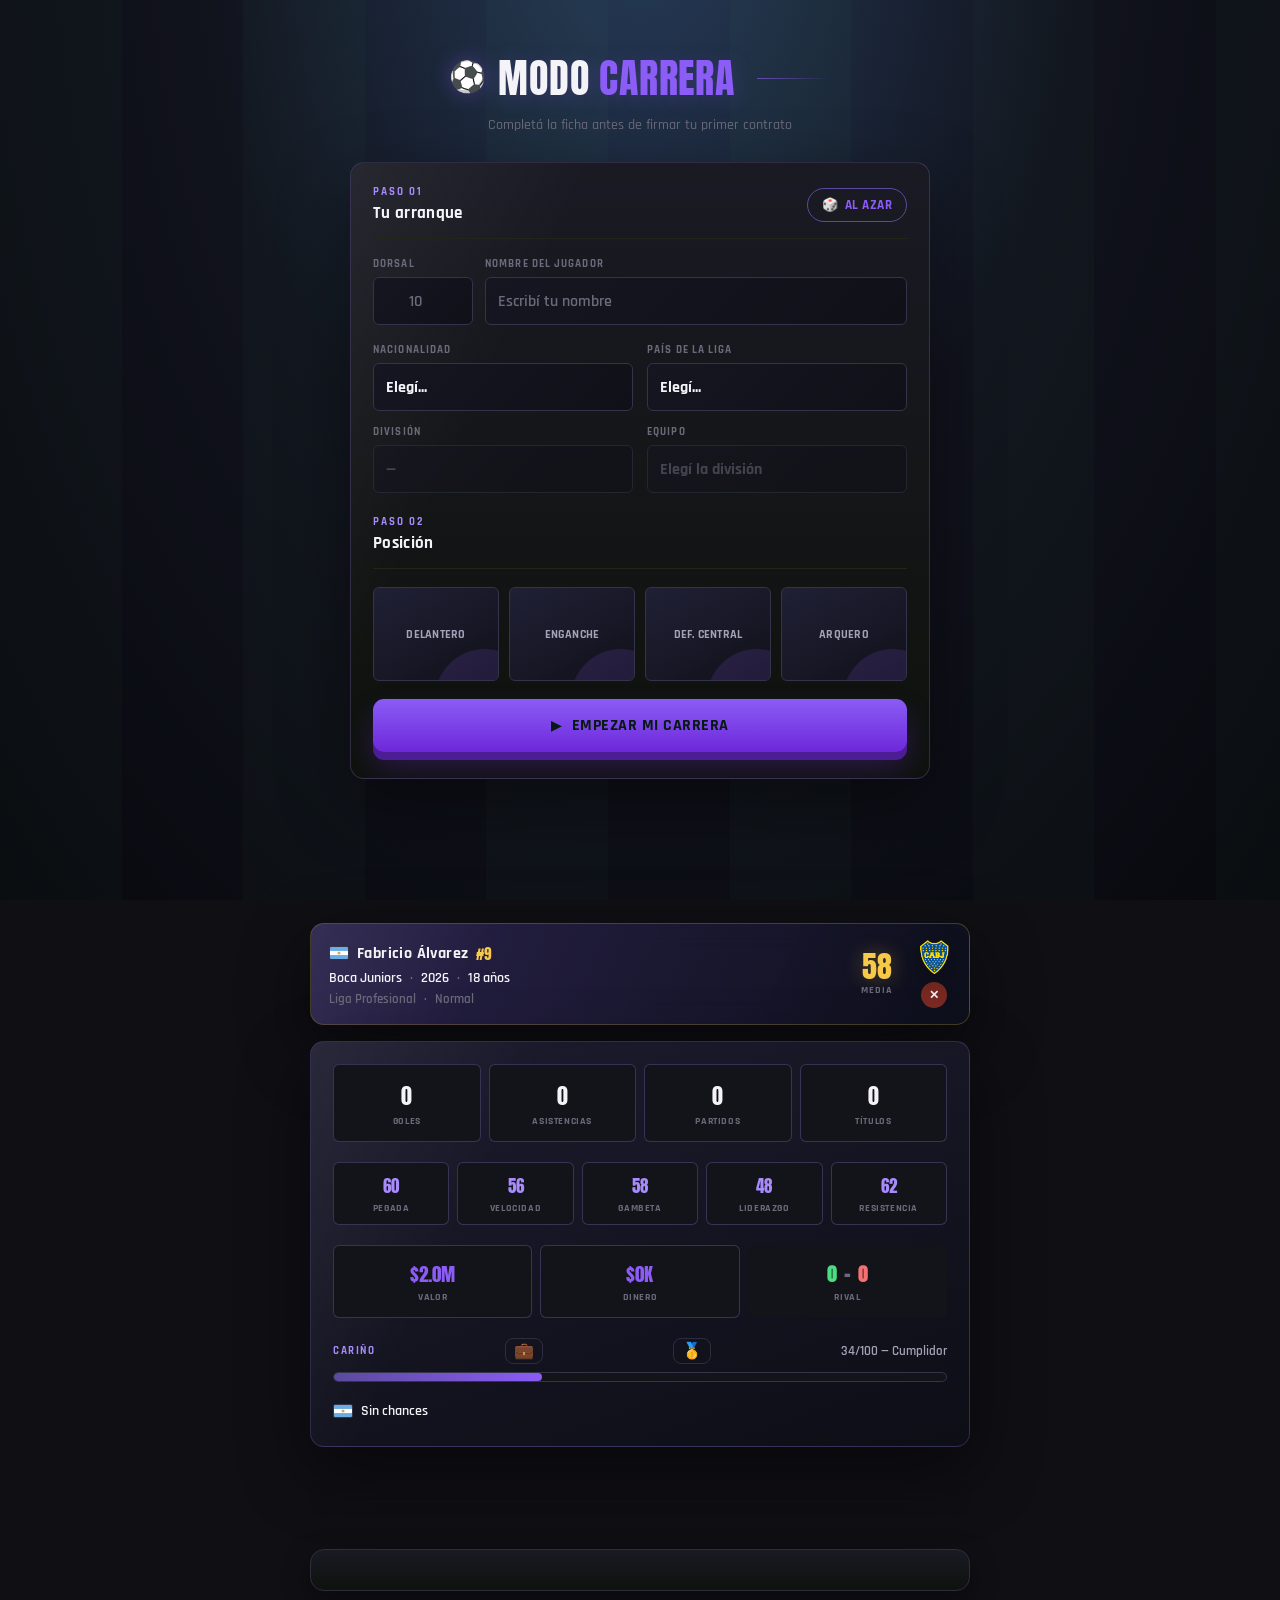
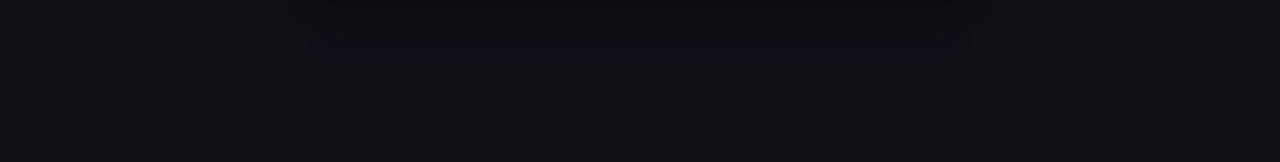
==== commit b66a155b: "Add files via upload" ====
--- a/index.html
+++ b/index.html
@@ -367,8 +367,9 @@
 <script src="espana.js"></script>
 <script src="premierLeague.js"></script>
 <script src="serieA.js"></script>
-<script src="bundesliga.js"></script>
-<script src="ligue1.js"></script>
+<script src="alemania.js"></script>
+<script src="francia.js"></script>
+<script src="champions.js"></script>
 <script src="Argentina.js"></script>
 <script src="Brasil.js"></script>
 <script src="hud.js"></script>
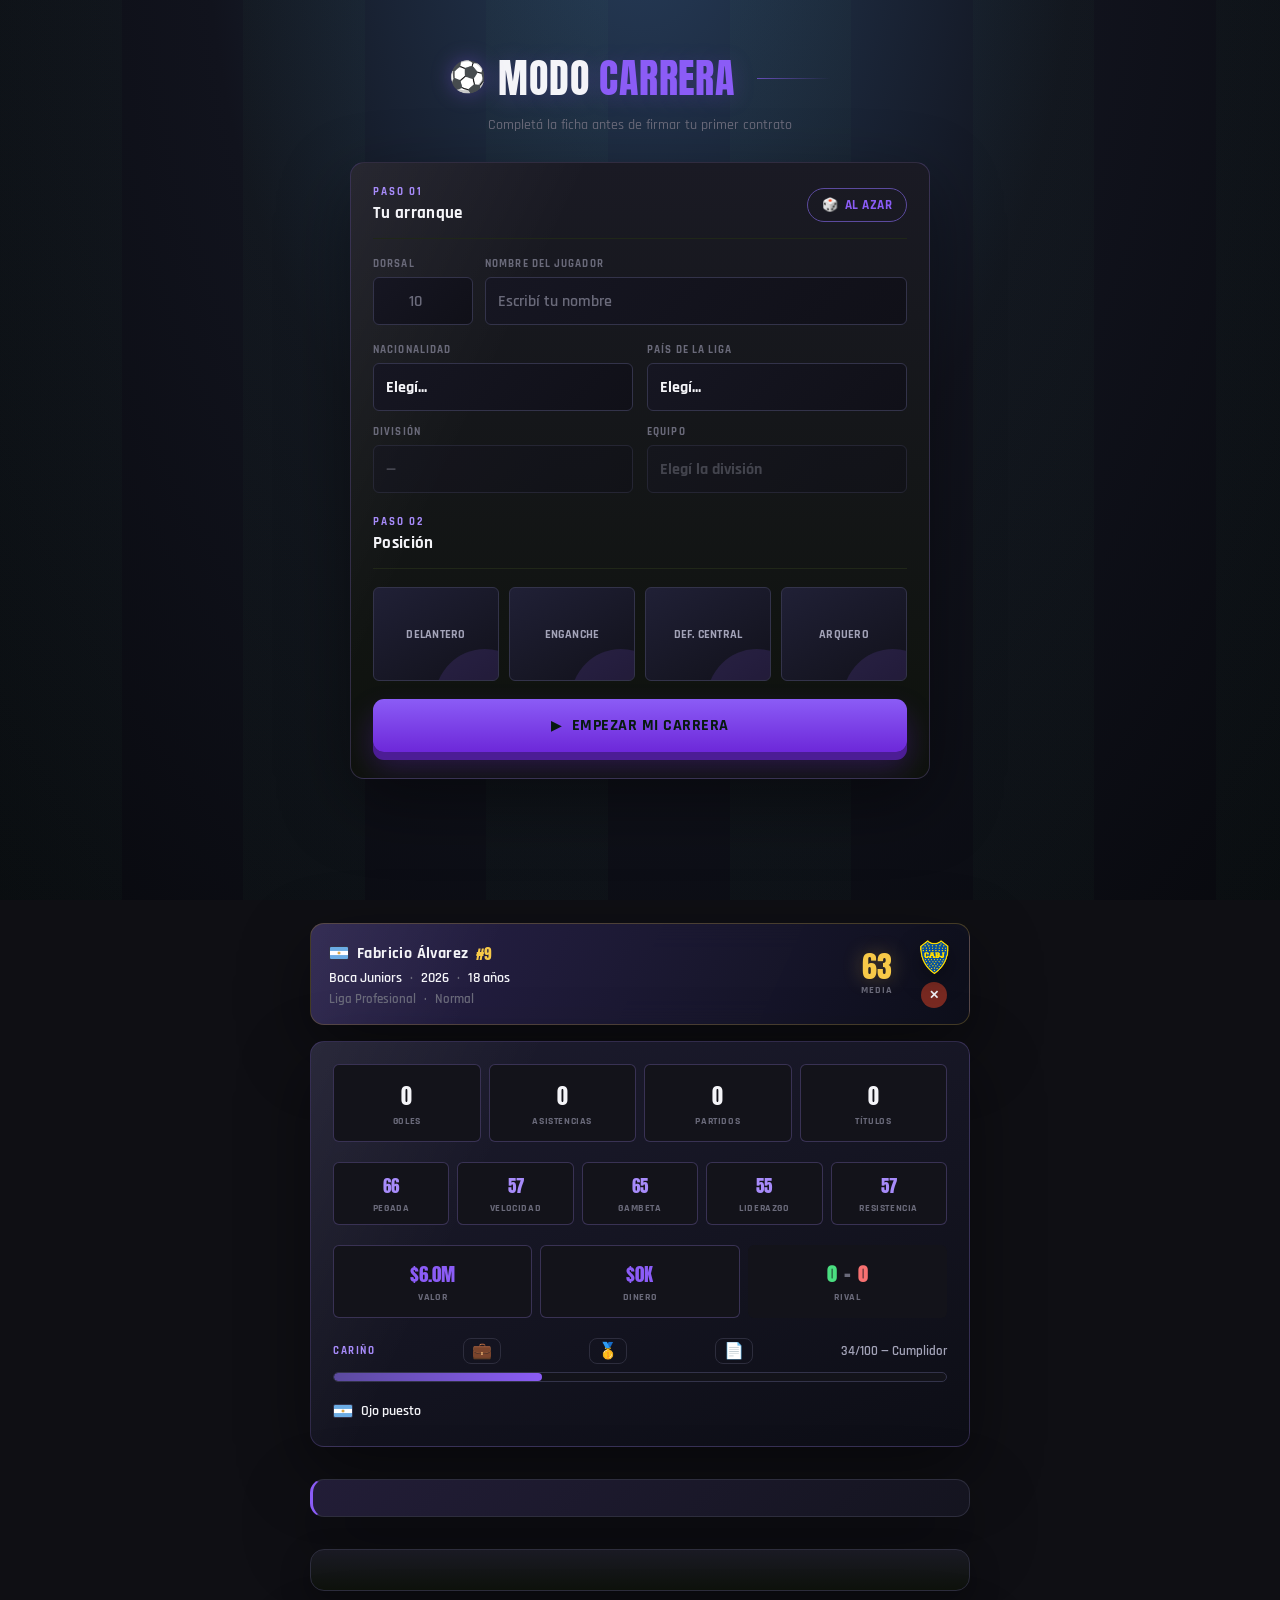
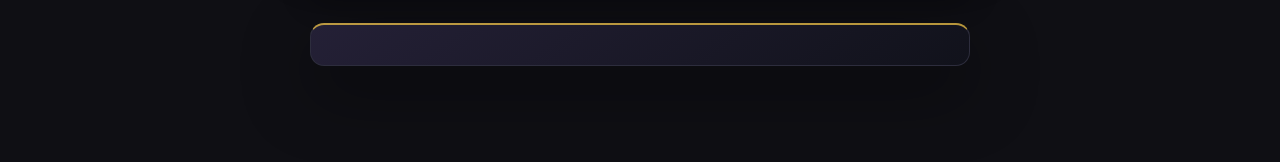
==== commit f462b3bb: "Add files via upload" ====
--- a/index.html
+++ b/index.html
@@ -178,6 +178,7 @@
         <span class="hud-cariño__titulo">Cariño</span>
         <button type="button" class="hud-boton-maletin" id="hud-boton-maletin" title="Enviar a tu representante a buscar ofertas" aria-label="Buscar ofertas">💼</button>
         <button type="button" class="hud-boton-maletin" id="hud-boton-balon" title="Historial del Balón de Oro" aria-label="Ver historial del Balón de Oro">🥇</button>
+        <button type="button" class="hud-boton-maletin" id="hud-boton-contratos" title="Tus contratos de patrocinio" aria-label="Ver contratos de patrocinio">📄</button>
         <span><span id="hud-cariño-numero">0</span>/100 — <span id="hud-cariño-etiqueta">—</span></span>
       </div>
       <div class="hud-cariño__pista">
@@ -209,6 +210,17 @@
     <h2 class="dinero__titulo">💰 Tus ingresos</h2>
     <div class="dinero__lista" id="dinero-lista"></div>
     <div class="dinero__total" id="dinero-total"></div>
+  </div>
+</div>
+
+<!-- MODAL CONTRATOS DE PATROCINIO -->
+<div class="modal" id="modal-contratos" hidden>
+  <div class="modal__tarjeta modal__tarjeta--contratos">
+    <button type="button" class="modal__cerrar" id="contratos-cerrar" aria-label="Cerrar">✕</button>
+    <span class="rival-modal__eyebrow">Patrocinios</span>
+    <h2 class="dinero__titulo">📄 Tus contratos</h2>
+    <p class="contratos__vacio" id="contratos-vacio" hidden>Todavía no firmaste ningún contrato de patrocinio.</p>
+    <div class="contratos__lista" id="contratos-lista"></div>
   </div>
 </div>
 
--- a/style.css
+++ b/style.css
@@ -2810,6 +2810,106 @@
 }
 .patrocinio__opcion:hover { border-color: var(--dorado, #f7c948); }
 .patrocinio__opcion--elite { border-color: var(--dorado, #f7c948); }
+.patrocinio__logo { width: 28px; height: 28px; object-fit: contain; border-radius: 6px; background: rgba(255,255,255,0.06); flex-shrink: 0; }
 .patrocinio__marca { font-weight: 700; flex: 1; }
 .patrocinio__tier { font-size: 11px; color: var(--gris-tenue); }
-.patrocinio__pago { color: #4ade80; font-weight: 700; }+.patrocinio__pago { color: #4ade80; font-weight: 700; }
+
+/* ---- Nuevo contrato de patrocinio (pantalla emergente tipo contrato) ---- */
+.contrato-patrocinio {
+  position: relative;
+  max-width: 480px;
+  margin: 0 auto;
+  padding: 22px 20px;
+  border-radius: 14px;
+  border: 2px dashed var(--dorado, #f7c948);
+  background: repeating-linear-gradient(135deg, #201d14, #201d14 6px, #262114 6px, #262114 12px);
+  color: var(--blanco);
+}
+.contrato-patrocinio__sello {
+  display: block;
+  text-align: center;
+  font-family: var(--fuente-display);
+  letter-spacing: 1px;
+  font-size: 13px;
+  color: var(--dorado, #f7c948);
+  margin-bottom: 14px;
+}
+.contrato-patrocinio__cabecera {
+  display: flex;
+  align-items: center;
+  gap: 12px;
+  margin-bottom: 12px;
+}
+.contrato-patrocinio__logo {
+  width: 52px;
+  height: 52px;
+  object-fit: contain;
+  border-radius: 10px;
+  background: rgba(255, 255, 255, 0.06);
+  flex-shrink: 0;
+}
+.contrato-patrocinio__logo--vacio {
+  display: flex;
+  align-items: center;
+  justify-content: center;
+  font-family: var(--fuente-display);
+  font-size: 22px;
+  color: var(--dorado, #f7c948);
+}
+.contrato-patrocinio__marca { font-size: 19px; margin: 0; }
+.contrato-patrocinio__tier { font-size: 11px; color: var(--gris-tenue); }
+.contrato-patrocinio__tier--elite { color: var(--dorado, #f7c948); }
+.contrato-patrocinio__intro { font-size: 14px; color: #cfd3d8; margin-bottom: 14px; }
+.contrato-patrocinio__cuerpo { display: flex; flex-direction: column; gap: 10px; margin-bottom: 16px; }
+.contrato-patrocinio__clausula {
+  display: flex;
+  flex-direction: column;
+  gap: 3px;
+  padding: 10px 12px;
+  border-radius: 10px;
+  background: rgba(255, 255, 255, 0.04);
+  font-size: 13px;
+}
+.contrato-patrocinio__clausula-titulo { font-weight: 700; font-size: 12px; }
+.contrato-patrocinio__clausula--rival { border: 1px solid rgba(247, 201, 72, 0.4); }
+.contrato-patrocinio__clausula--peligro { border: 1px solid #e03131; background: rgba(224, 49, 49, 0.12); }
+.contrato-patrocinio__acciones { display: flex; align-items: center; justify-content: space-between; gap: 10px; }
+
+/* ---- Aviso emergente (cancelación / renovación) ---- */
+.aviso-patrocinio { text-align: center; max-width: 380px; }
+.aviso-patrocinio__logo { width: 56px; height: 56px; object-fit: contain; margin: 0 auto 10px; display: block; border-radius: 10px; background: rgba(255,255,255,0.06); }
+.aviso-patrocinio__titulo { font-family: var(--fuente-display); font-size: 20px; margin-bottom: 2px; }
+.aviso-patrocinio--cancelado .aviso-patrocinio__titulo,
+.aviso-patrocinio--no-renovado .aviso-patrocinio__titulo { color: #e03131; }
+.aviso-patrocinio--renovado .aviso-patrocinio__titulo { color: #4ade80; }
+.aviso-patrocinio__marca { font-weight: 700; margin-bottom: 8px; }
+.aviso-patrocinio__mensaje { font-size: 14px; color: #cfd3d8; margin-bottom: 16px; }
+
+/* ---- Modal "Contratos" ---- */
+.modal__tarjeta--contratos { max-width: 480px; max-height: 84vh; overflow-y: auto; position: relative; }
+.contratos__vacio { color: var(--gris-tenue); font-size: 13px; text-align: center; padding: 20px 0; }
+.contratos__lista { display: flex; flex-direction: column; gap: 10px; }
+.contrato-item { border-radius: 12px; background: rgba(255,255,255,0.03); border: 1px solid var(--panel-borde); overflow: hidden; }
+.contrato-item--vencido { border-color: var(--dorado, #f7c948); }
+.contrato-item--cancelado { opacity: 0.6; }
+.contrato-item__cabecera {
+  width: 100%; display: flex; align-items: center; gap: 10px;
+  padding: 12px 14px; background: none; border: none; color: var(--blanco);
+  cursor: pointer; font-size: 14px; text-align: left;
+}
+.contrato-item__logo { width: 30px; height: 30px; object-fit: contain; border-radius: 6px; background: rgba(255,255,255,0.06); flex-shrink: 0; }
+.contrato-item__logo--vacio { display: flex; align-items: center; justify-content: center; font-size: 14px; color: var(--dorado, #f7c948); }
+.contrato-item__nombre { flex: 1; font-weight: 700; }
+.contrato-item__estado { font-size: 11px; font-weight: 700; padding: 2px 8px; border-radius: 999px; }
+.contrato-item__estado--activo { background: rgba(76, 154, 42, 0.25); color: #4ade80; }
+.contrato-item__estado--vencido { background: rgba(247, 201, 72, 0.2); color: var(--dorado, #f7c948); }
+.contrato-item__estado--cancelado { background: rgba(224, 49, 49, 0.2); color: #e03131; }
+.contrato-item__detalle { padding: 0 14px 14px; font-size: 13px; color: #cfd3d8; display: flex; flex-direction: column; gap: 4px; }
+.contrato-item__razon { color: #e03131; }
+.contrato-item__renovar {
+  align-self: flex-start; margin-top: 6px; padding: 8px 18px; border-radius: 8px;
+  border: none; background: #2f9e44; color: #fff; font-weight: 700; cursor: pointer;
+}
+.contrato-item__renovar:hover { filter: brightness(1.1); }
+.contrato-item__chance { font-size: 11px; color: var(--gris-tenue); }
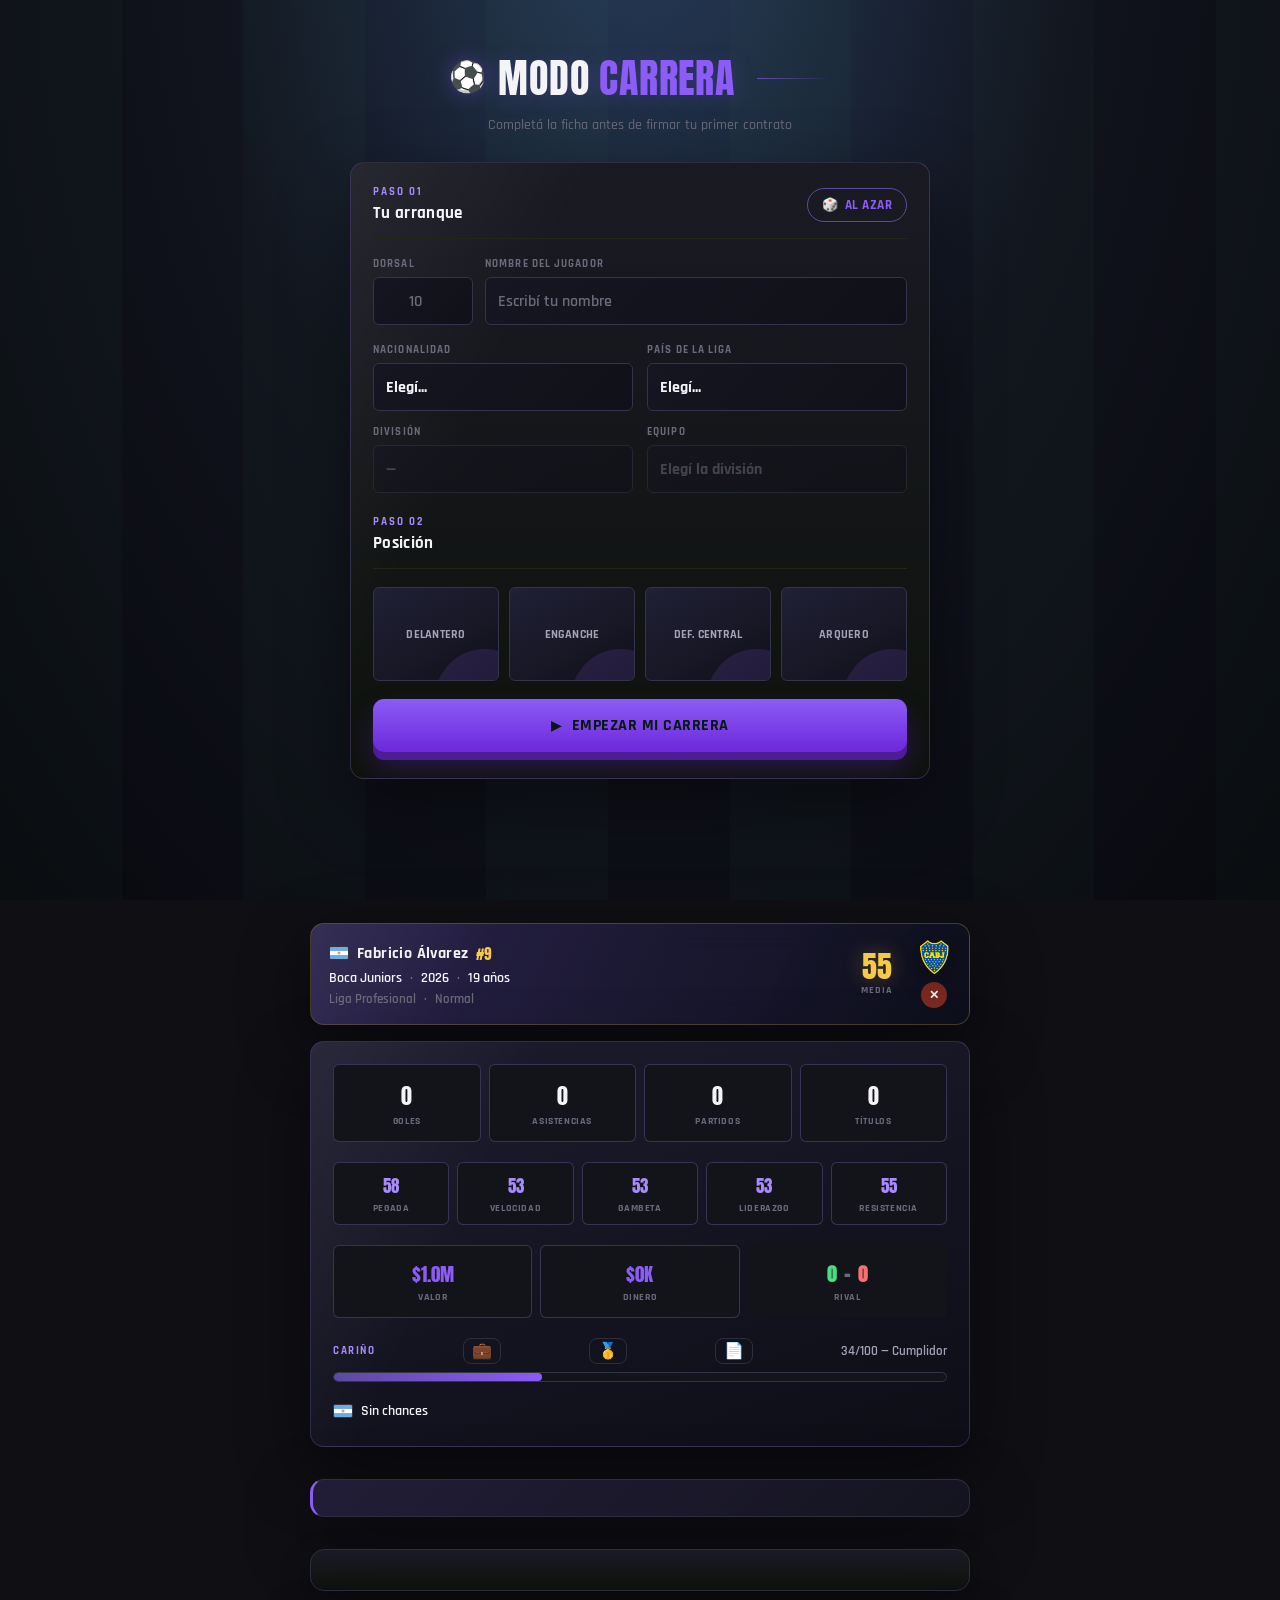
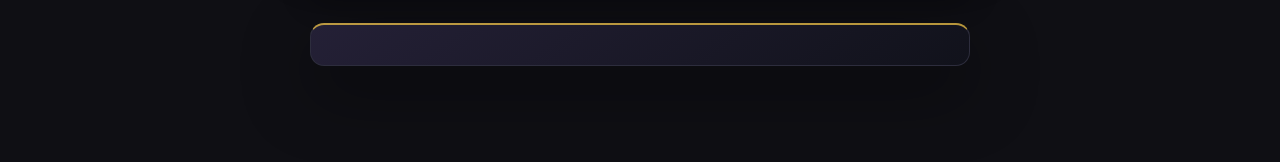
==== commit 8467e558: "Add files via upload" ====
--- a/index.html
+++ b/index.html
@@ -178,7 +178,7 @@
         <span class="hud-cariño__titulo">Cariño</span>
         <button type="button" class="hud-boton-maletin" id="hud-boton-maletin" title="Enviar a tu representante a buscar ofertas" aria-label="Buscar ofertas">💼</button>
         <button type="button" class="hud-boton-maletin" id="hud-boton-balon" title="Historial del Balón de Oro" aria-label="Ver historial del Balón de Oro">🥇</button>
-        <button type="button" class="hud-boton-maletin" id="hud-boton-contratos" title="Tus contratos de patrocinio" aria-label="Ver contratos de patrocinio">📄</button>
+        <button type="button" class="hud-boton-maletin hud-boton-contratos" id="hud-boton-contratos" title="Tus contratos de patrocinio" aria-label="Ver contratos de patrocinio">📄<span class="hud-badge" id="badge-contratos" hidden>0</span></button>
         <span><span id="hud-cariño-numero">0</span>/100 — <span id="hud-cariño-etiqueta">—</span></span>
       </div>
       <div class="hud-cariño__pista">
--- a/style.css
+++ b/style.css
@@ -2389,6 +2389,25 @@
   transform: translateY(0) scale(0.96);
 }
 
+.hud-boton-contratos { position: relative; overflow: visible; }
+.hud-badge {
+  position: absolute;
+  top: -6px;
+  right: -6px;
+  min-width: 16px;
+  height: 16px;
+  padding: 0 4px;
+  border-radius: 999px;
+  background: #e03131;
+  color: #fff;
+  font-size: 10px;
+  font-weight: 800;
+  line-height: 16px;
+  text-align: center;
+  border: 1px solid rgba(0, 0, 0, 0.35);
+  box-shadow: 0 0 0 2px rgba(0, 0, 0, 0.25);
+}
+
 .modal--ofertas .modal__tarjeta--ofertas,
 .modal__tarjeta--maletin {
   max-width: 560px;
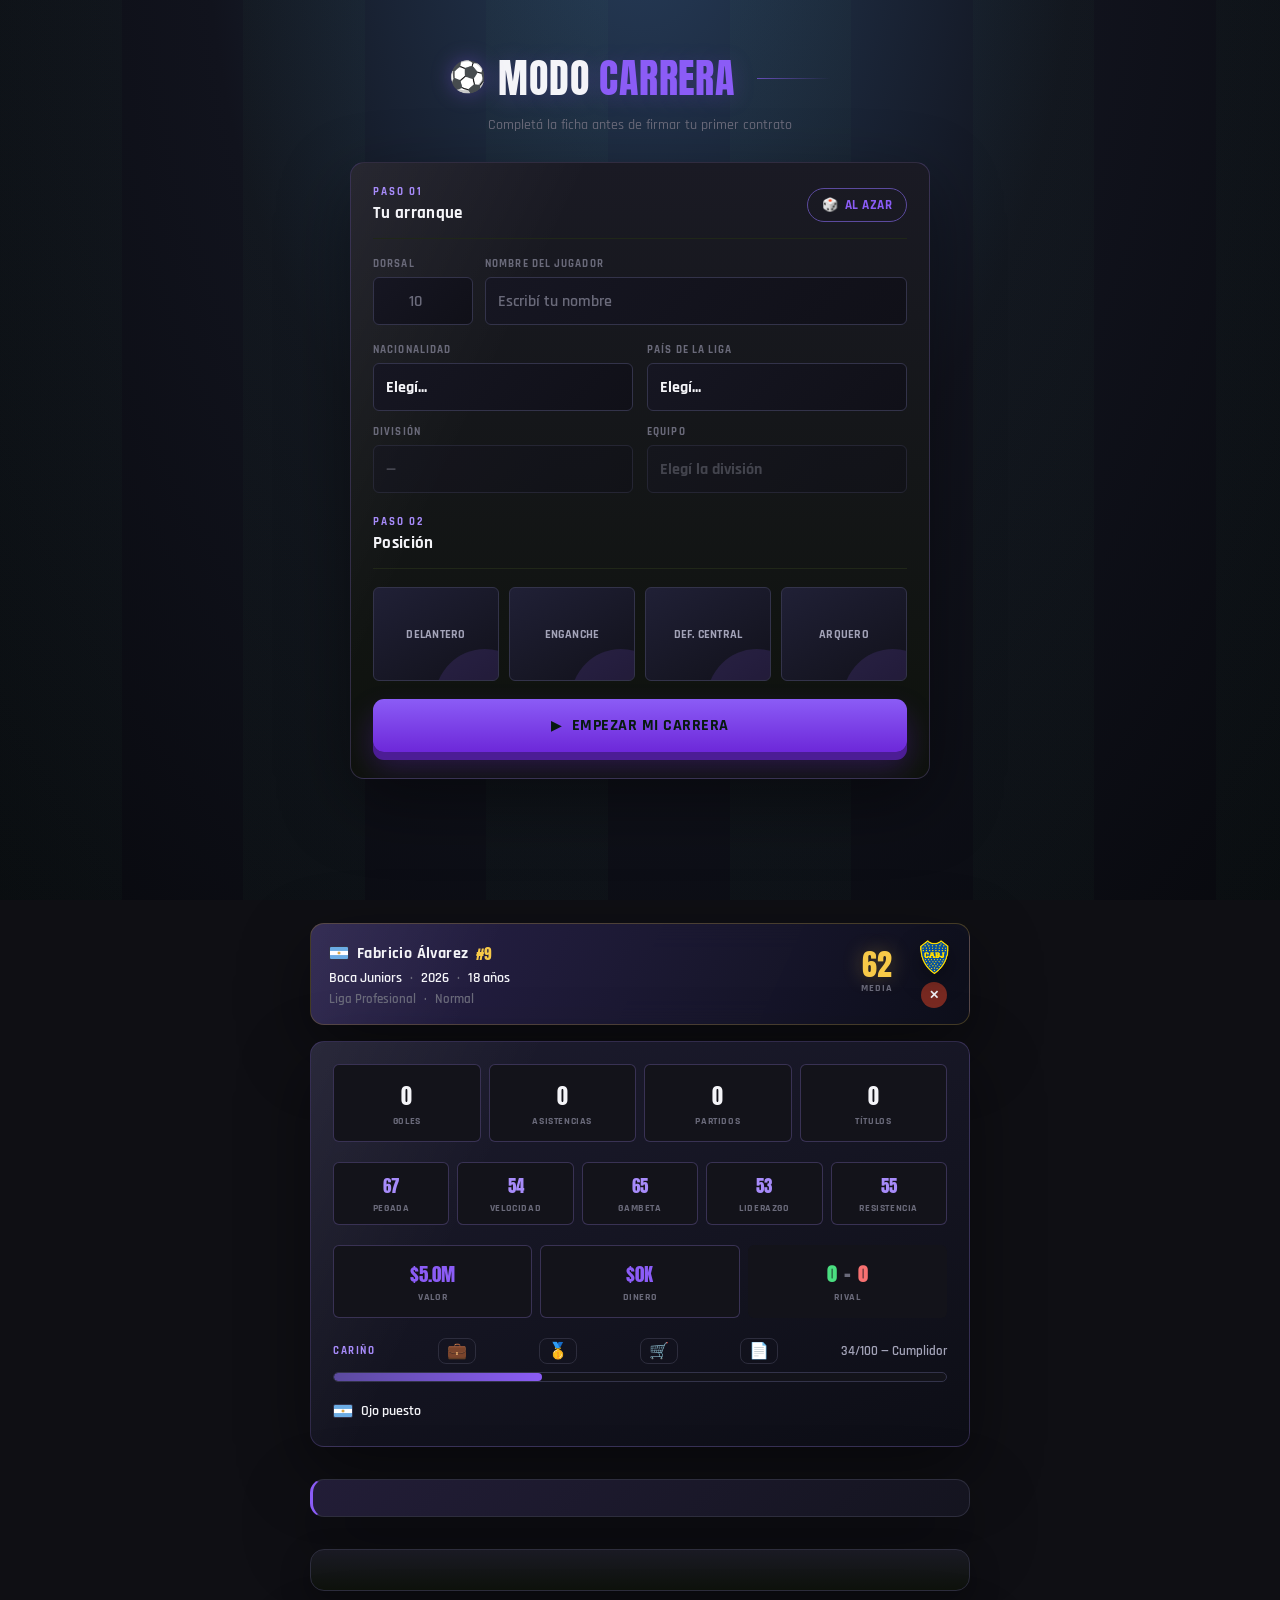
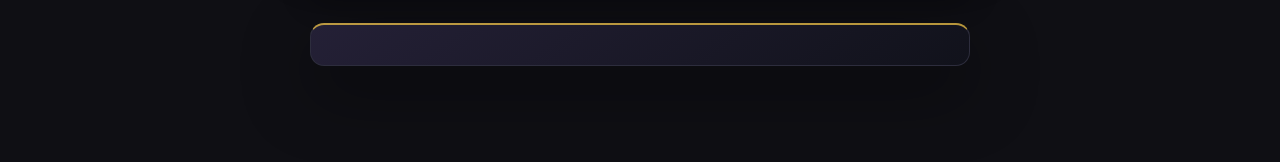
==== commit 20d30972: "Add files via upload" ====
--- a/index.html
+++ b/index.html
@@ -156,6 +156,7 @@
     <div class="hud-cabecera__media">
       <span id="hud-media" class="hud-media__numero">0</span>
       <span class="hud-media__etiqueta">Media</span>
+      <div class="hud-mejoras" id="hud-mejoras"></div>
     </div>
 
     <div class="hud-cabecera__derecha">
@@ -178,6 +179,7 @@
         <span class="hud-cariño__titulo">Cariño</span>
         <button type="button" class="hud-boton-maletin" id="hud-boton-maletin" title="Enviar a tu representante a buscar ofertas" aria-label="Buscar ofertas">💼</button>
         <button type="button" class="hud-boton-maletin" id="hud-boton-balon" title="Historial del Balón de Oro" aria-label="Ver historial del Balón de Oro">🥇</button>
+        <button type="button" class="hud-boton-maletin" id="hud-boton-tienda" title="Tienda de mejoras" aria-label="Abrir la tienda">🛒</button>
         <button type="button" class="hud-boton-maletin hud-boton-contratos" id="hud-boton-contratos" title="Tus contratos de patrocinio" aria-label="Ver contratos de patrocinio">📄<span class="hud-badge" id="badge-contratos" hidden>0</span></button>
         <span><span id="hud-cariño-numero">0</span>/100 — <span id="hud-cariño-etiqueta">—</span></span>
       </div>
@@ -201,6 +203,24 @@
 <div id="resumen-container" class="resumen-container" hidden></div>
 
 </main>
+
+<!-- MODAL TIENDA -->
+<div class="modal" id="modal-tienda" hidden>
+  <div class="modal__tarjeta modal__tarjeta--tienda">
+    <button type="button" class="modal__cerrar" id="tienda-cerrar" aria-label="Cerrar">✕</button>
+    <span class="rival-modal__eyebrow">Tienda</span>
+    <h2 class="tienda__titulo">🛒 Mejoras</h2>
+    <div class="tienda__dinero">Disponible: <strong id="tienda-dinero-disponible">$0M</strong></div>
+
+    <div class="tienda__tabs">
+      <button type="button" class="tienda__tab" data-categoria="permanentes">Permanentes</button>
+      <button type="button" class="tienda__tab" data-categoria="temporales">Temporales</button>
+      <button type="button" class="tienda__tab" data-categoria="fama">Fama</button>
+    </div>
+
+    <div class="tienda__lista" id="tienda-lista"></div>
+  </div>
+</div>
 
 <!-- MODAL DINERO -->
 <div class="modal" id="modal-dinero" hidden>
@@ -363,6 +383,7 @@
 <script src="JovenPromesa.js"></script>
 <script src="rival.js"></script>
 <script src="patrocinadores.js"></script>
+<script src="tienda.js"></script>
 <script src="clasificacionClubes.js"></script>
 <script src="delantero.js"></script>
 <script src="enganche.js"></script>
--- a/style.css
+++ b/style.css
@@ -2830,6 +2830,7 @@
 .patrocinio__opcion:hover { border-color: var(--dorado, #f7c948); }
 .patrocinio__opcion--elite { border-color: var(--dorado, #f7c948); }
 .patrocinio__logo { width: 28px; height: 28px; object-fit: contain; border-radius: 6px; background: rgba(255,255,255,0.06); flex-shrink: 0; }
+.bandera-mini { width: 16px; height: 11px; object-fit: cover; border-radius: 2px; vertical-align: middle; margin-left: 5px; box-shadow: 0 0 0 1px rgba(255,255,255,0.15); }
 .patrocinio__marca { font-weight: 700; flex: 1; }
 .patrocinio__tier { font-size: 11px; color: var(--gris-tenue); }
 .patrocinio__pago { color: #4ade80; font-weight: 700; }
@@ -2931,4 +2932,66 @@
   border: none; background: #2f9e44; color: #fff; font-weight: 700; cursor: pointer;
 }
 .contrato-item__renovar:hover { filter: brightness(1.1); }
-.contrato-item__chance { font-size: 11px; color: var(--gris-tenue); }+.contrato-item__chance { font-size: 11px; color: var(--gris-tenue); }
+
+/* ---- Entrevista de renovación ---- */
+.entrevista { text-align: center; max-width: 420px; }
+.entrevista__logo { width: 52px; height: 52px; object-fit: contain; margin: 0 auto 10px; display: block; border-radius: 10px; background: rgba(255,255,255,0.06); }
+.entrevista__logo--vacio { display: flex; align-items: center; justify-content: center; font-family: var(--fuente-display); font-size: 22px; color: var(--dorado, #f7c948); }
+.entrevista__eyebrow { display: block; font-size: 11px; letter-spacing: 0.5px; color: var(--gris-tenue); margin-bottom: 10px; text-transform: uppercase; }
+.entrevista__progreso { display: flex; justify-content: center; gap: 6px; margin-bottom: 14px; }
+.entrevista__punto { width: 8px; height: 8px; border-radius: 50%; background: rgba(255,255,255,0.15); }
+.entrevista__punto--hecho { background: #4ade80; }
+.entrevista__punto--activo { background: var(--dorado, #f7c948); }
+.entrevista__pregunta { font-size: 15px; margin-bottom: 16px; line-height: 1.4; }
+.entrevista__opciones { display: flex; flex-direction: column; gap: 8px; }
+.entrevista__opcion {
+  padding: 12px 14px; border-radius: 10px; border: 1px solid var(--input-borde);
+  background: rgba(255,255,255,0.03); color: var(--blanco); cursor: pointer;
+  font-size: 13px; text-align: left; transition: border-color 0.12s ease, background 0.12s ease;
+}
+.entrevista__opcion:hover { border-color: var(--dorado, #f7c948); background: rgba(247,201,72,0.08); }
+.entrevista__resultado { font-family: var(--fuente-display); font-size: 40px; color: var(--dorado, #f7c948); margin: 6px 0 18px; }
+/* ============================================
+   TIENDA
+   ============================================ */
+.modal__tarjeta--tienda { max-width: 480px; position: relative; max-height: 85vh; display: flex; flex-direction: column; }
+
+.tienda__titulo { font-family: var(--fuente-display); font-size: 20px; color: var(--blanco); margin-bottom: 6px; }
+.tienda__dinero { font-size: 13px; color: var(--gris-tenue); margin-bottom: 14px; }
+.tienda__dinero strong { color: #4ade80; }
+
+.tienda__tabs { display: flex; gap: 6px; margin-bottom: 14px; }
+.tienda__tab {
+  flex: 1; padding: 8px 10px; border-radius: var(--radio);
+  border: 1px solid var(--input-borde); background: rgba(255,255,255,0.03);
+  color: var(--gris); font-size: 13px; font-weight: 700; cursor: pointer;
+}
+.tienda__tab--activo { border-color: var(--dorado, #f7c948); color: var(--blanco); background: rgba(247, 201, 72, 0.10); }
+
+.tienda__lista { display: flex; flex-direction: column; gap: 10px; overflow-y: auto; padding-right: 4px; }
+.tienda__vacio { color: var(--gris-tenue); font-size: 13px; text-align: center; padding: 24px 0; }
+
+.tienda__item {
+  display: flex; align-items: center; gap: 12px;
+  padding: 12px; border-radius: var(--radio); border: 1px solid var(--input-borde);
+  background: rgba(255,255,255,0.03);
+}
+.tienda__item--comprado { opacity: 0.6; }
+.tienda__item-emoji { font-size: 26px; flex-shrink: 0; }
+.tienda__item-info { flex: 1; display: flex; flex-direction: column; gap: 2px; text-align: left; }
+.tienda__item-nombre { font-weight: 700; color: var(--blanco); font-size: 14px; }
+.tienda__item-desc { font-size: 12px; color: var(--gris-tenue); }
+.tienda__item-exclusivo { font-size: 11px; color: var(--dorado, #f7c948); }
+.tienda__item-boton {
+  flex-shrink: 0; padding: 8px 12px; border-radius: var(--radio); border: none;
+  background: var(--dorado, #f7c948); color: #1a1a1a; font-weight: 800; font-size: 12px; cursor: pointer;
+  white-space: nowrap;
+}
+.tienda__item-boton:disabled { background: rgba(255,255,255,0.08); color: var(--gris-tenue); cursor: default; }
+
+/* Íconos de mejoras en el HUD (centro, junto a la media) */
+.hud-mejoras { margin-top: 4px; display: flex; flex-direction: column; gap: 2px; align-items: center; }
+.hud-mejoras__fila { font-size: 10px; color: var(--gris-tenue); display: flex; align-items: center; gap: 3px; }
+.hud-mejoras__etiqueta { white-space: nowrap; }
+.hud-mejoras__icono { font-size: 13px; cursor: default; }
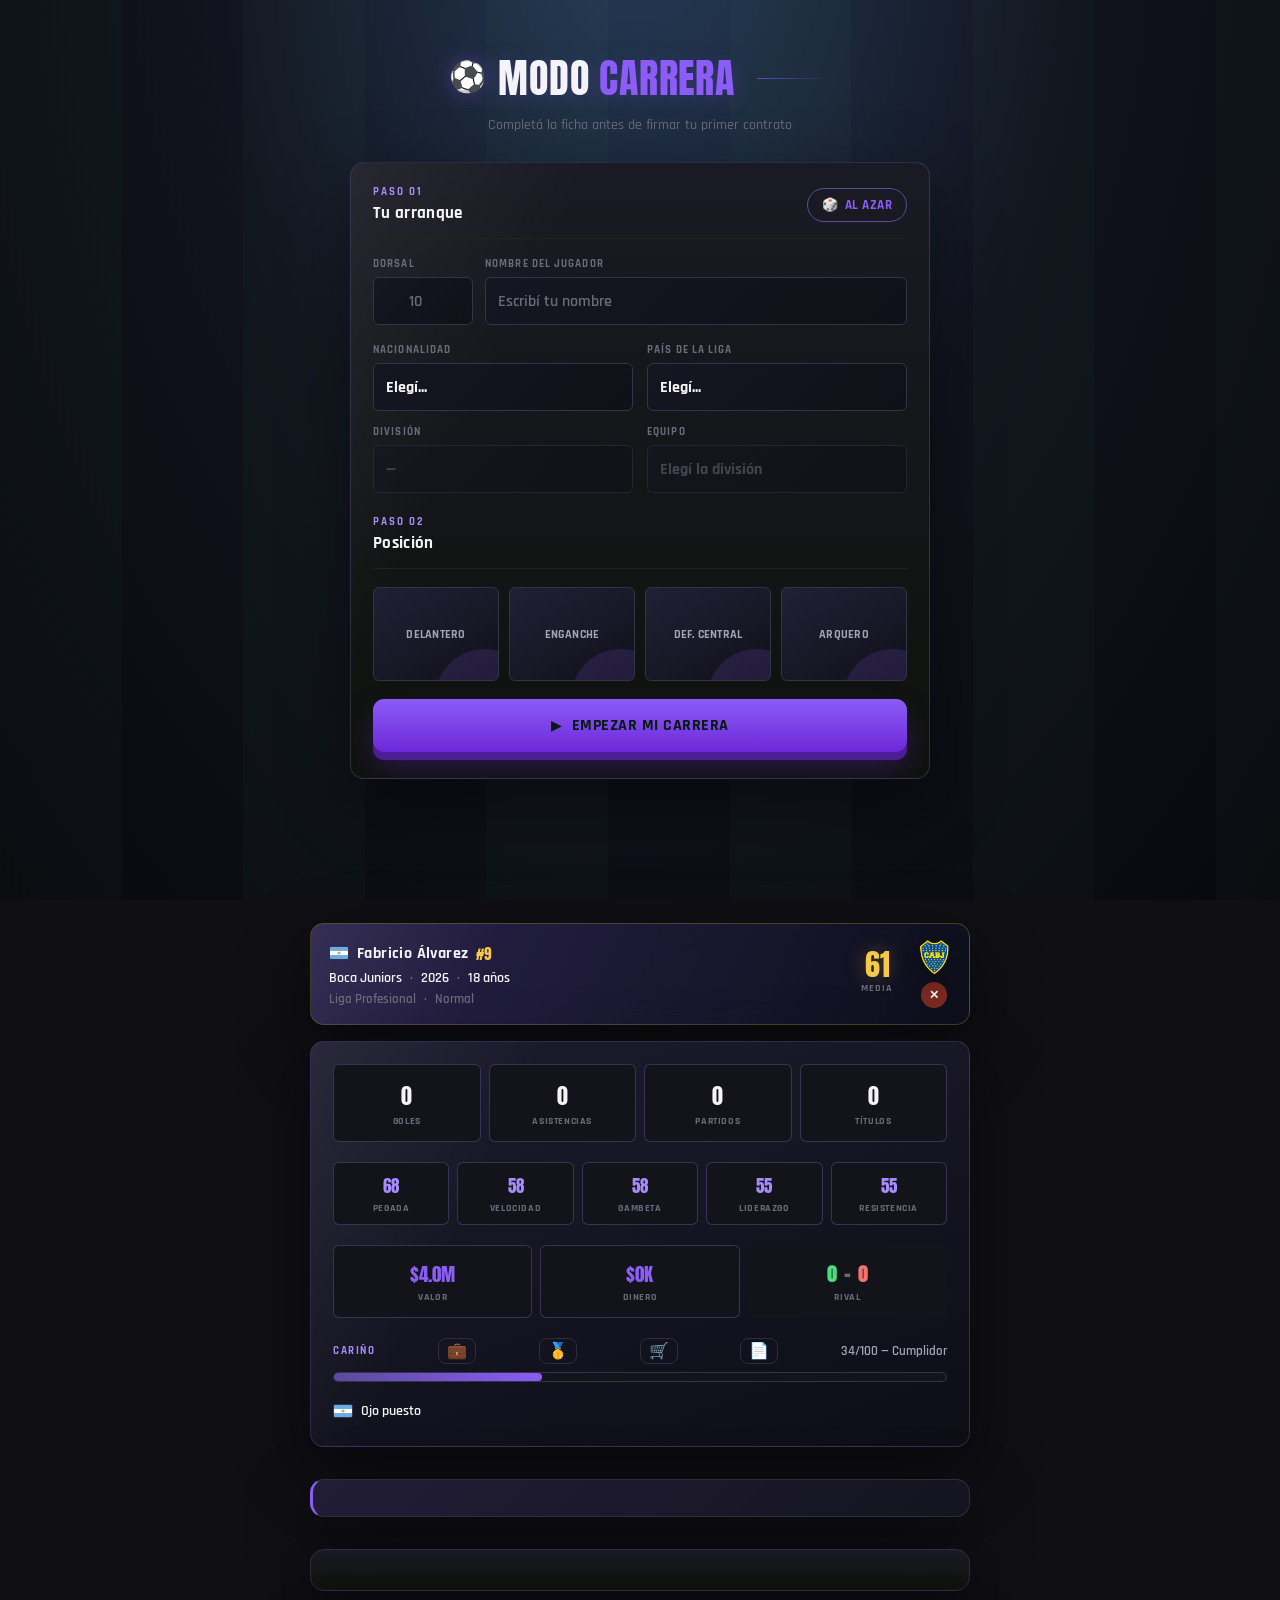
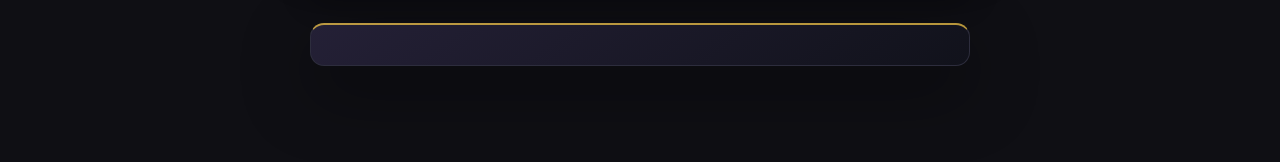
==== commit 950cc373: "Add files via upload" ====
--- a/index.html
+++ b/index.html
@@ -229,6 +229,7 @@
     <span class="rival-modal__eyebrow">Ingresos</span>
     <h2 class="dinero__titulo">💰 Tus ingresos</h2>
     <div class="dinero__lista" id="dinero-lista"></div>
+    <div class="dinero__bonus-inversor" id="dinero-bonus-inversor" hidden>📈 Bonus +20% en Ingresos por Inversión</div>
     <div class="dinero__total" id="dinero-total"></div>
   </div>
 </div>
--- a/style.css
+++ b/style.css
@@ -2491,6 +2491,15 @@
 .oferta-card__badge--traspaso   { background: #d4a017; color: #1a1a1a; }
 .oferta-card__badge--noticion   { background: #e03131; }
 .oferta-card__badge--volver-casa{ background: #7c3aed; }
+.oferta-card__badge--sorpresa   { background: linear-gradient(90deg, #ff9d00, #ff2fd0); color: #1a1a1a; }
+
+/* Scout de Agente Personal: la oferta "sorpresa" tiene su propio marco
+   exclusivo, para que se note al toque que es distinta al resto. */
+.oferta-card--sorpresa {
+  border: 2px solid #ff2fd0;
+  box-shadow: 0 0 18px rgba(255, 47, 208, .45);
+  background: linear-gradient(160deg, rgba(255, 157, 0, .08), rgba(255, 47, 208, .08));
+}
 
 .oferta-card__cabecera {
   display: flex;
@@ -2815,6 +2824,13 @@
   border-top: 1px solid var(--input-borde); margin-top: 8px; padding-top: 10px;
   font-weight: 800; color: var(--blanco); text-align: right; font-size: 14px;
 }
+.dinero__bonus-inversor {
+  color: #35df7a;
+  font-weight: 700;
+  font-size: 12px;
+  text-align: right;
+  margin-top: 4px;
+}
 
 .burbuja--dinero:hover { filter: brightness(1.15); }
 
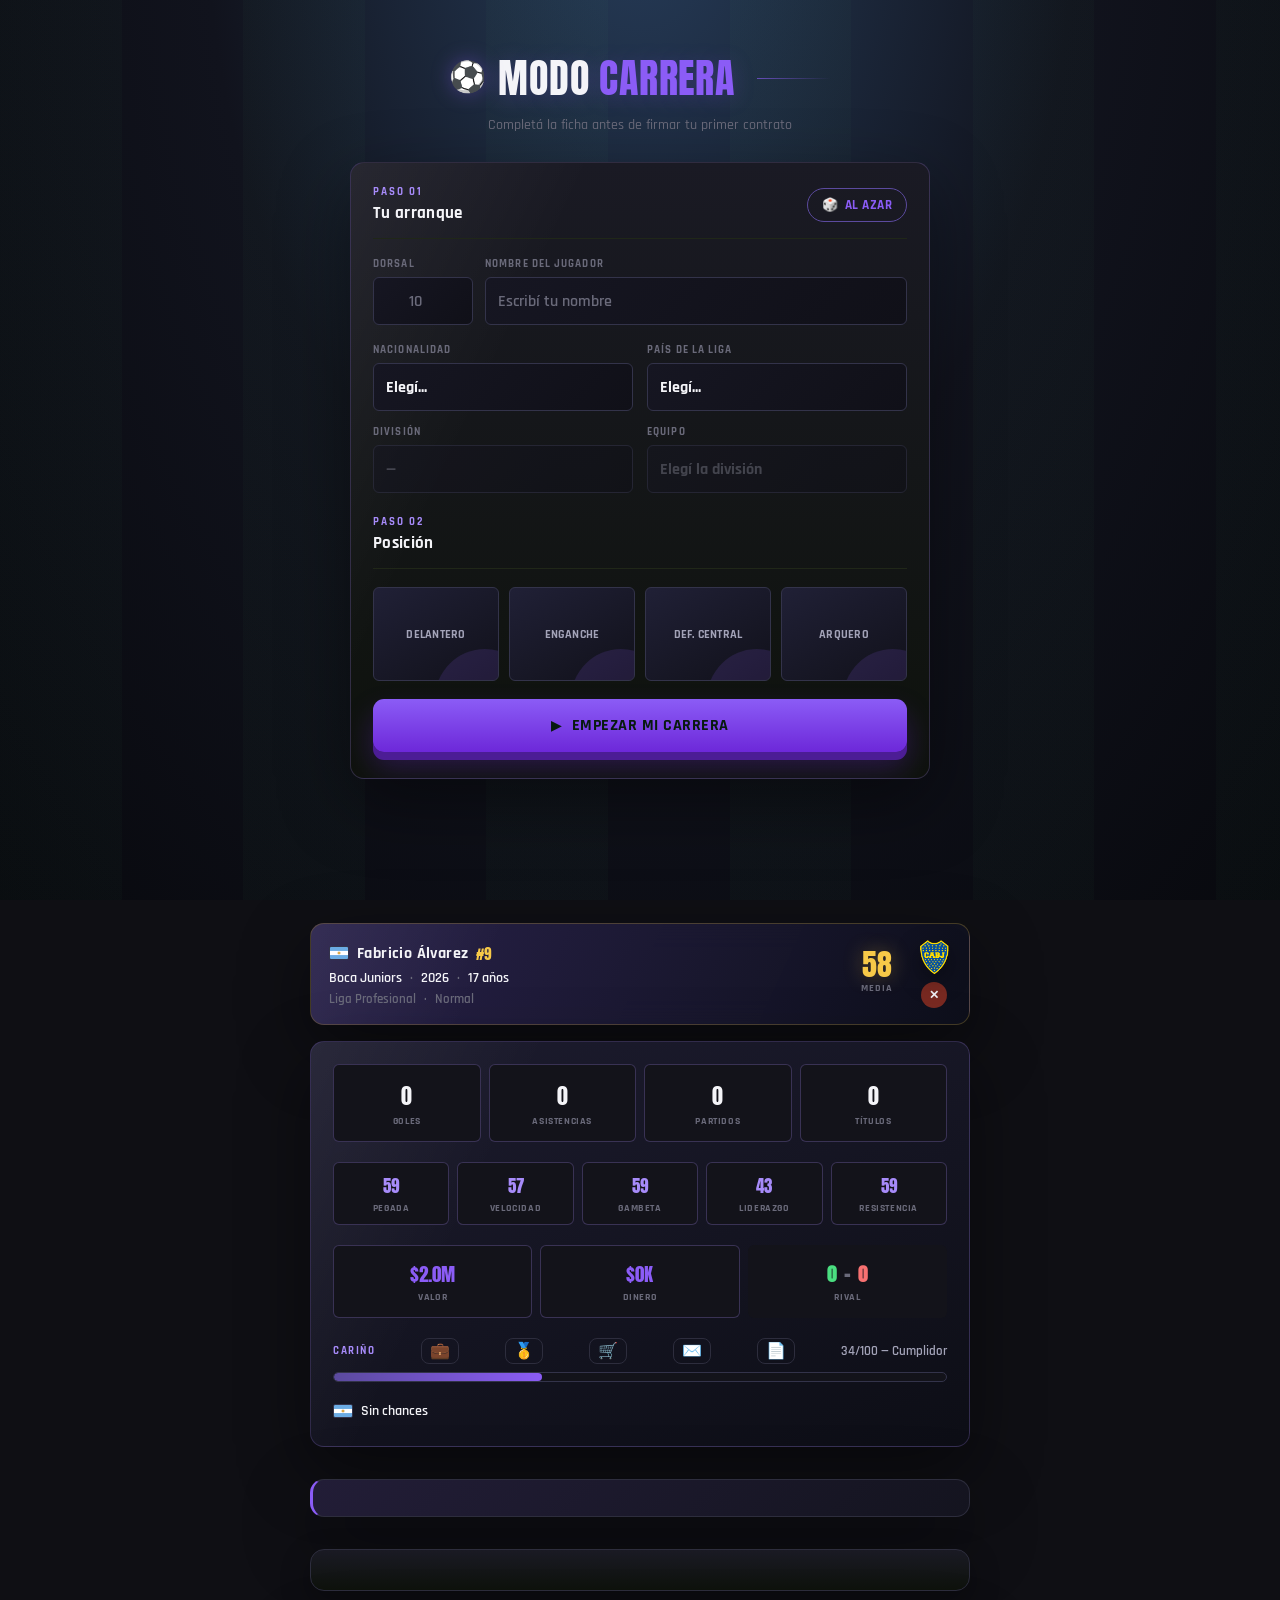
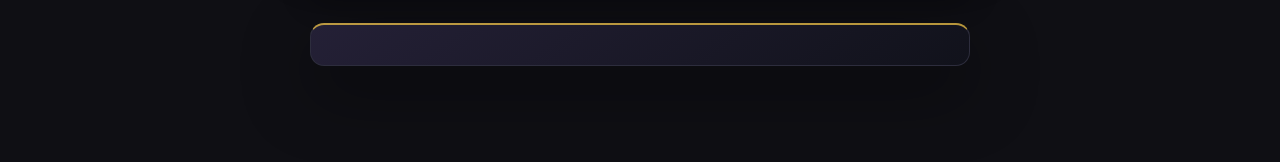
==== commit fd4144de: "Add files via upload" ====
--- a/index.html
+++ b/index.html
@@ -180,6 +180,7 @@
         <button type="button" class="hud-boton-maletin" id="hud-boton-maletin" title="Enviar a tu representante a buscar ofertas" aria-label="Buscar ofertas">💼</button>
         <button type="button" class="hud-boton-maletin" id="hud-boton-balon" title="Historial del Balón de Oro" aria-label="Ver historial del Balón de Oro">🥇</button>
         <button type="button" class="hud-boton-maletin" id="hud-boton-tienda" title="Tienda de mejoras" aria-label="Abrir la tienda">🛒</button>
+        <button type="button" class="hud-boton-maletin hud-boton-contratos" id="hud-boton-correo" title="Correo" aria-label="Abrir el correo">✉️<span class="hud-badge" id="badge-correo" hidden>0</span></button>
         <button type="button" class="hud-boton-maletin hud-boton-contratos" id="hud-boton-contratos" title="Tus contratos de patrocinio" aria-label="Ver contratos de patrocinio">📄<span class="hud-badge" id="badge-contratos" hidden>0</span></button>
         <span><span id="hud-cariño-numero">0</span>/100 — <span id="hud-cariño-etiqueta">—</span></span>
       </div>
@@ -231,6 +232,17 @@
     <div class="dinero__lista" id="dinero-lista"></div>
     <div class="dinero__bonus-inversor" id="dinero-bonus-inversor" hidden>📈 Bonus +20% en Ingresos por Inversión</div>
     <div class="dinero__total" id="dinero-total"></div>
+  </div>
+</div>
+
+<!-- MODAL CORREO -->
+<div class="modal" id="modal-correo" hidden>
+  <div class="modal__tarjeta modal__tarjeta--contratos">
+    <button type="button" class="modal__cerrar" id="correo-cerrar" aria-label="Cerrar">✕</button>
+    <span class="rival-modal__eyebrow">Buzón</span>
+    <h2 class="dinero__titulo">✉️ Tu correo</h2>
+    <p class="contratos__vacio" id="correo-vacio" hidden>No tenés mensajes nuevos.</p>
+    <div class="contratos__lista" id="correo-lista"></div>
   </div>
 </div>
 
--- a/style.css
+++ b/style.css
@@ -2926,6 +2926,29 @@
 .modal__tarjeta--contratos { max-width: 480px; max-height: 84vh; overflow-y: auto; position: relative; }
 .contratos__vacio { color: var(--gris-tenue); font-size: 13px; text-align: center; padding: 20px 0; }
 .contratos__lista { display: flex; flex-direction: column; gap: 10px; }
+
+/* Correo */
+.correo__item {
+  display: flex;
+  align-items: center;
+  gap: 10px;
+  padding: 12px 14px;
+  border-radius: 10px;
+  background: var(--panel-fondo, #1c1f26);
+  border: 1px solid var(--input-borde);
+  cursor: pointer;
+  transition: transform .1s ease, border-color .1s ease;
+}
+.correo__item:hover { transform: translateY(-1px); border-color: #35df7a; }
+.correo__item--no-leido { border-color: #35df7a; background: rgba(53, 223, 122, .06); }
+.correo__punto { width: 8px; height: 8px; border-radius: 50%; background: #35df7a; flex-shrink: 0; box-shadow: 0 0 6px #35df7a; }
+.correo__icono { font-size: 20px; flex-shrink: 0; }
+.correo__info { display: flex; flex-direction: column; gap: 2px; flex: 1; min-width: 0; }
+.correo__asunto { font-size: 13px; font-weight: 700; color: var(--blanco); }
+.correo__item--no-leido .correo__asunto { color: #35df7a; }
+.correo__fecha { font-size: 11px; color: var(--gris-tenue); }
+.correo__flecha { font-size: 18px; color: var(--gris-tenue); flex-shrink: 0; }
+.correo__volver { margin-bottom: 8px; }
 .contrato-item { border-radius: 12px; background: rgba(255,255,255,0.03); border: 1px solid var(--panel-borde); overflow: hidden; }
 .contrato-item--vencido { border-color: var(--dorado, #f7c948); }
 .contrato-item--cancelado { opacity: 0.6; }
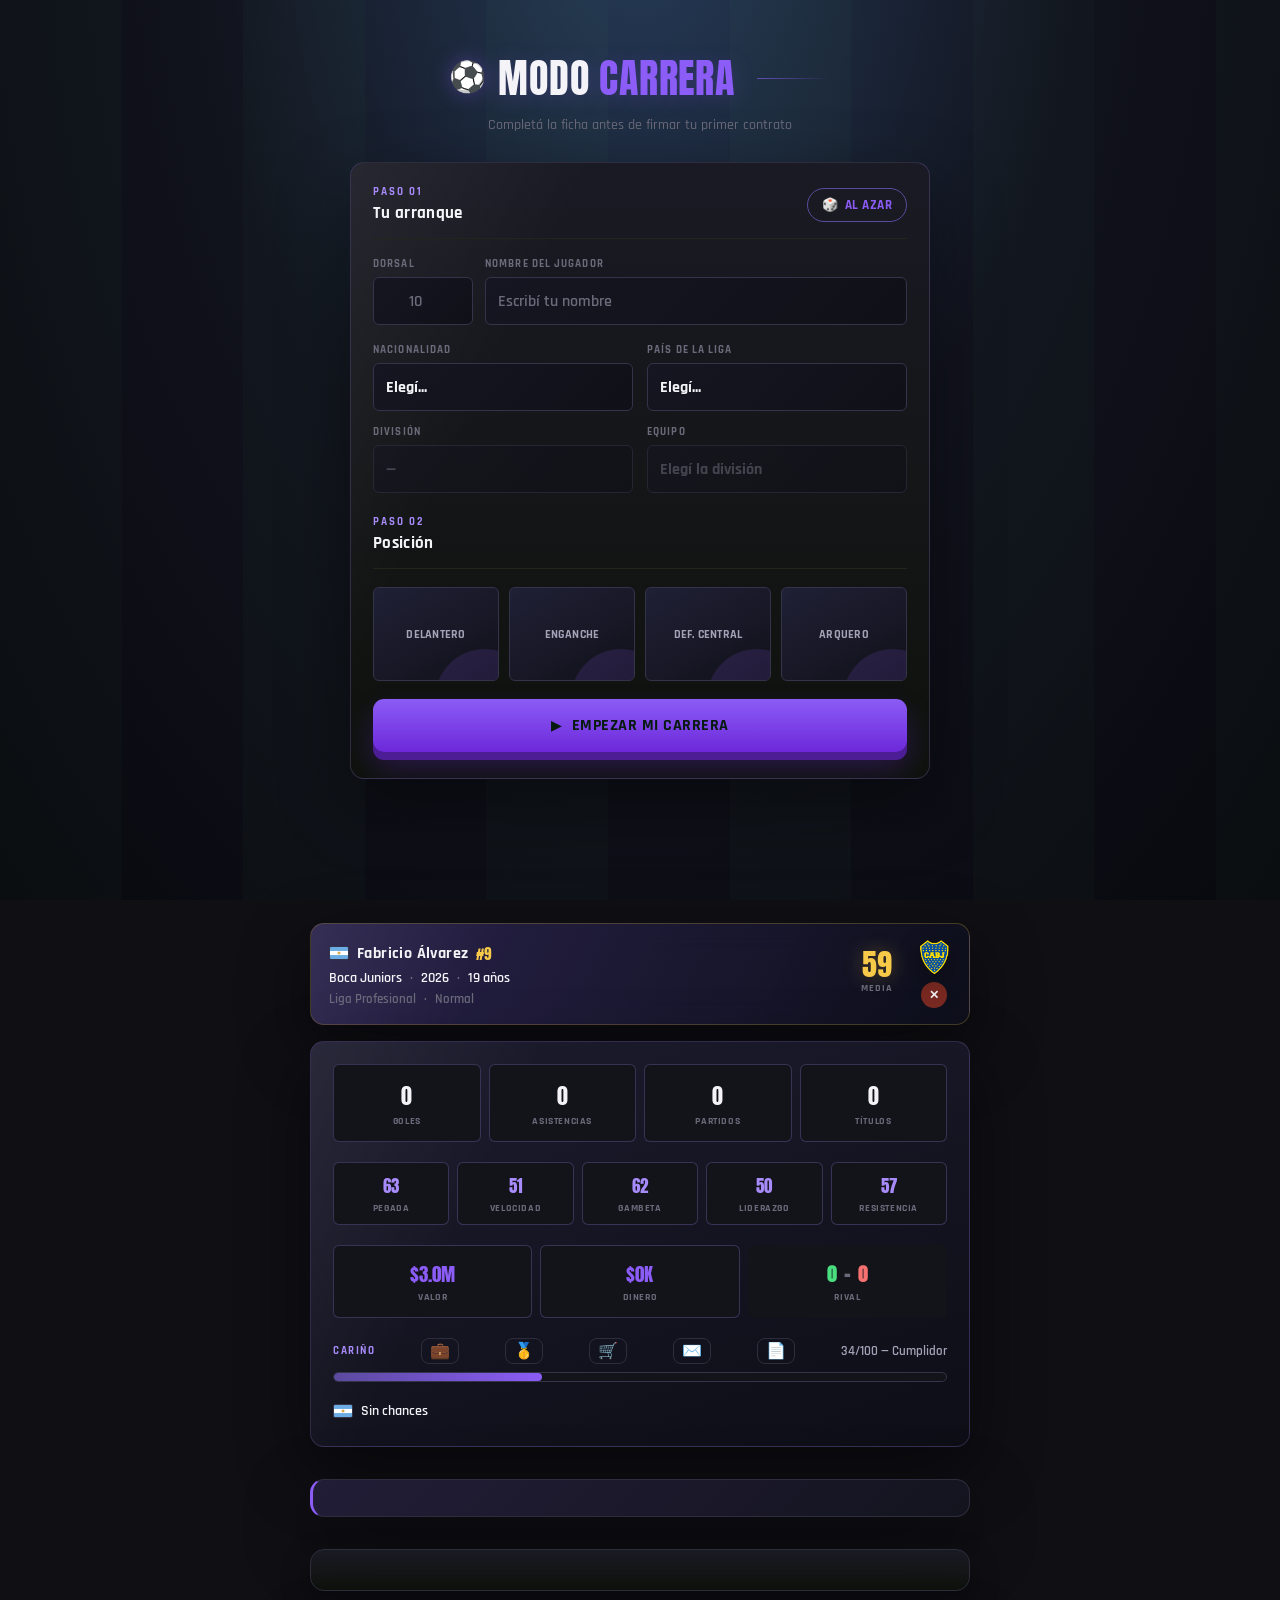
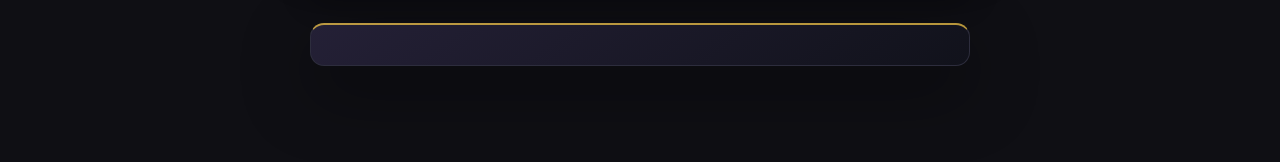
==== commit 8f29e834: "Add files via upload" ====
--- a/index.html
+++ b/index.html
@@ -407,6 +407,7 @@
 <script src="eventos.js"></script>
 <script src="minijuegos.js"></script>
 <script src="copasinternacionalesclubes.js"></script>
+<script src="champions.js"></script>
 <script src="copasinternacionalesselecciones.js"></script>
 <script src="PremiosIndividuales.js"></script>
 <script src="menu.js"></script>
@@ -415,7 +416,6 @@
 <script src="serieA.js"></script>
 <script src="alemania.js"></script>
 <script src="francia.js"></script>
-<script src="champions.js"></script>
 <script src="Argentina.js"></script>
 <script src="Brasil.js"></script>
 <script src="hud.js"></script>
--- a/style.css
+++ b/style.css
@@ -2601,13 +2601,17 @@
   background:
     conic-gradient(
       from 0deg,
+      transparent 0deg,
+      transparent var(--cent-ini),
       #ff4d4d var(--cent-ini) calc(var(--cent-ini) + var(--cent-ancho)),
-      transparent 0
+      transparent calc(var(--cent-ini) + var(--cent-ancho))
     ),
     conic-gradient(
       from 0deg,
+      transparent 0deg,
+      transparent var(--obj-ini),
       #3acb83 var(--obj-ini) calc(var(--obj-ini) + var(--obj-ancho)),
-      transparent 0
+      transparent calc(var(--obj-ini) + var(--obj-ancho))
     ),
     radial-gradient(circle at 50% 50%, #1a1c2b 0%, #0d0e16 70%);
   border: 3px solid rgba(247, 201, 72, .35);
